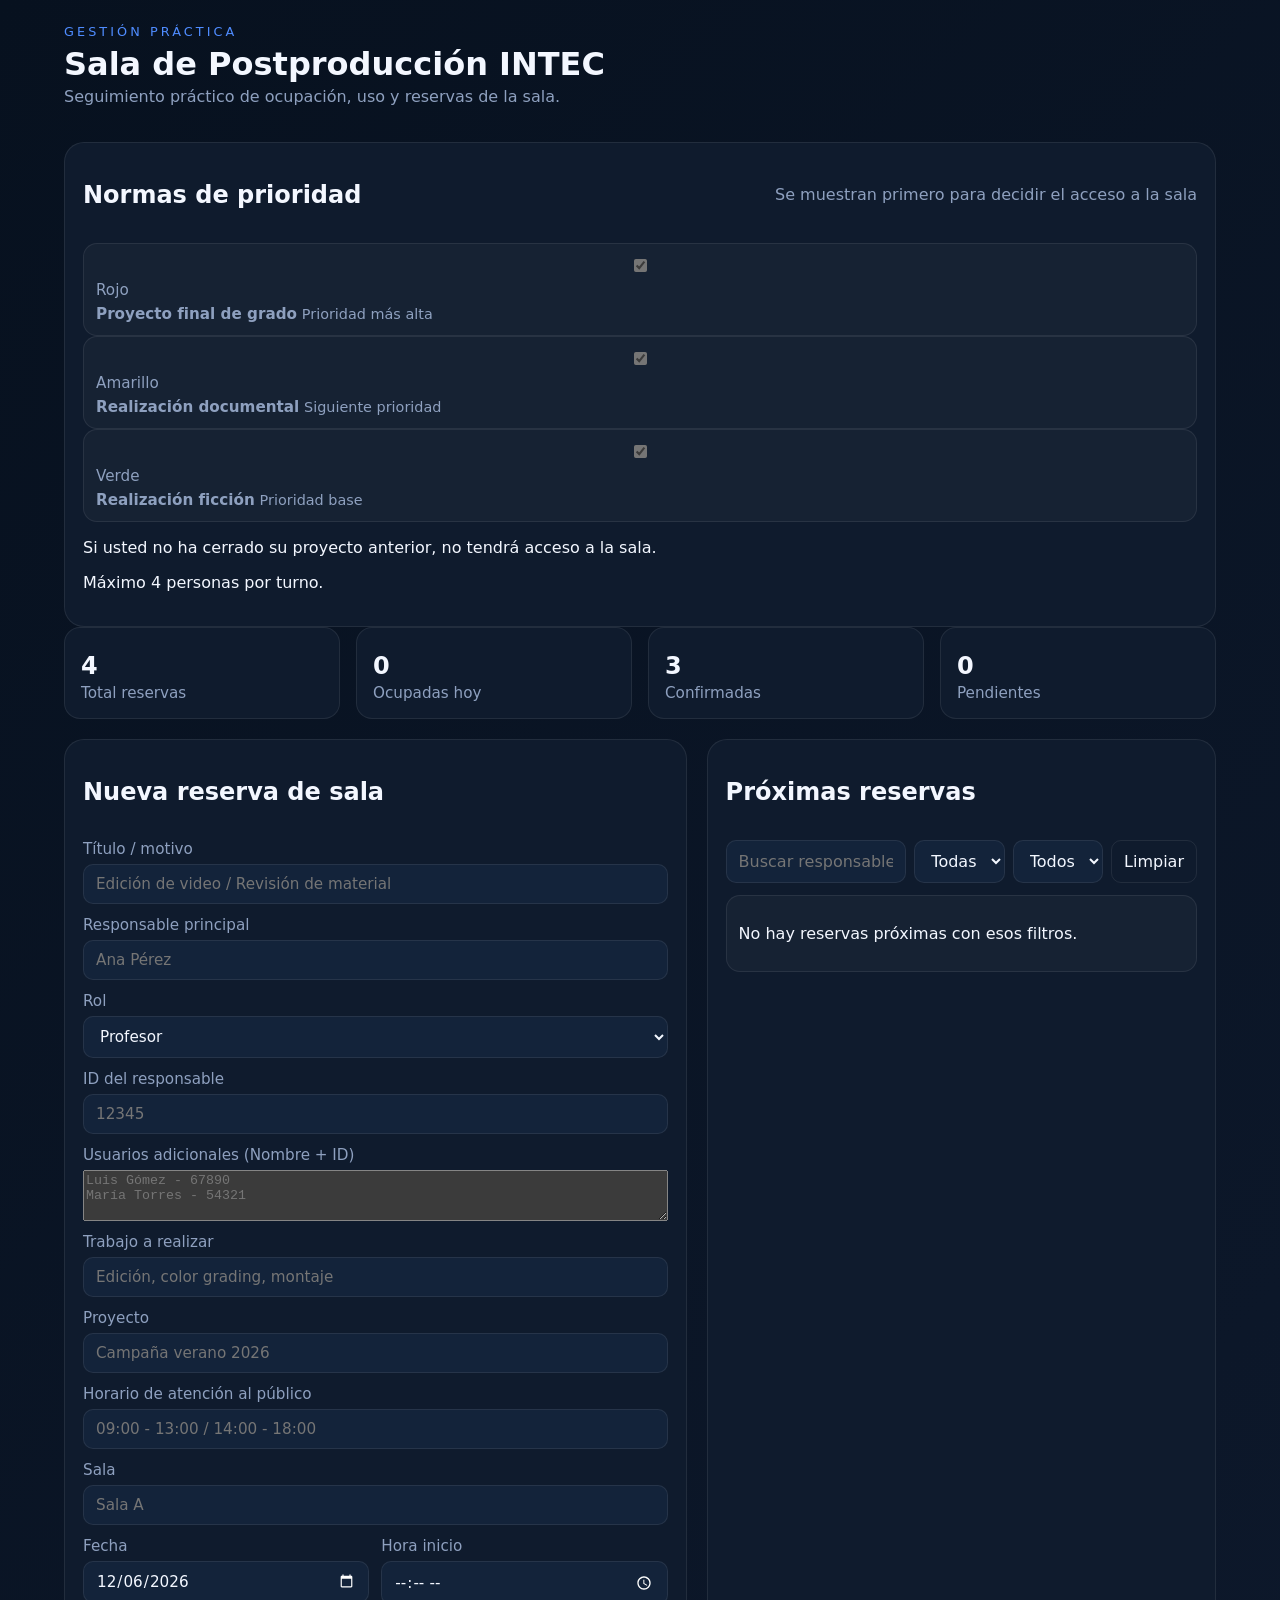
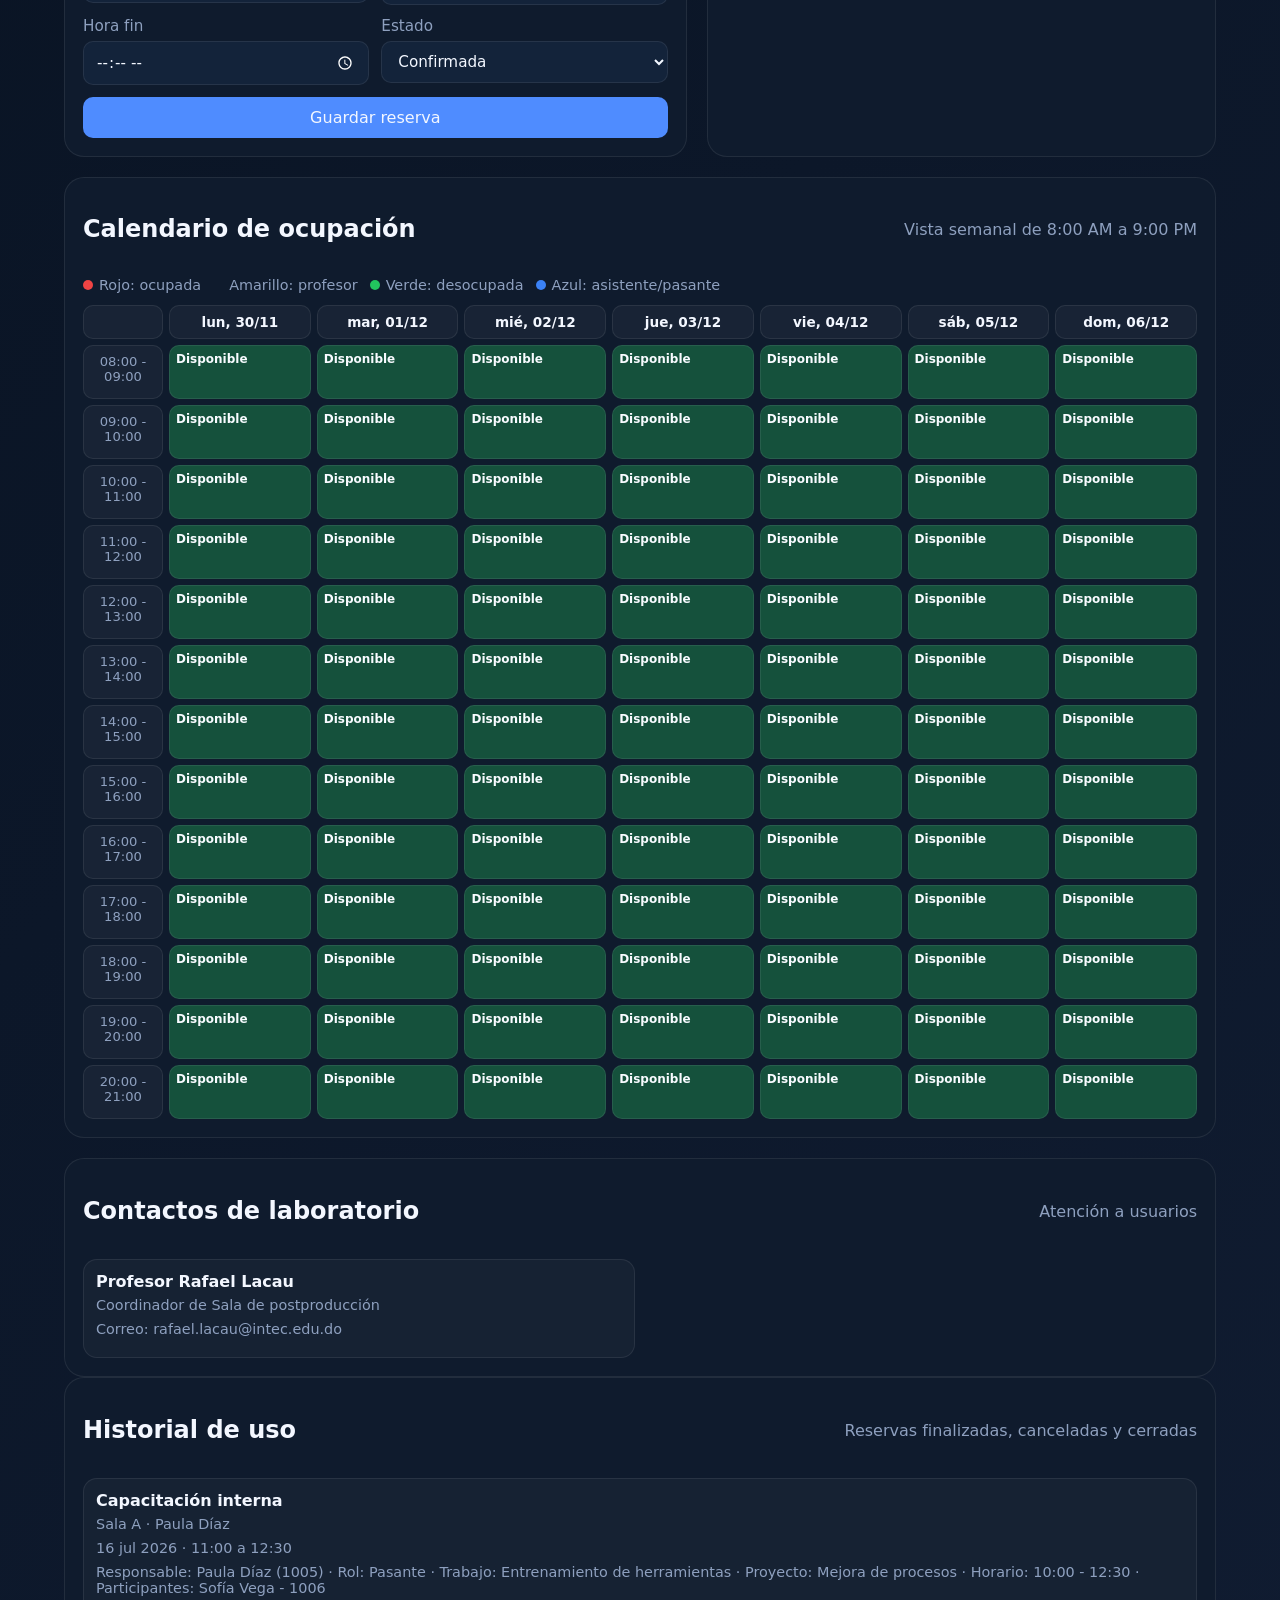
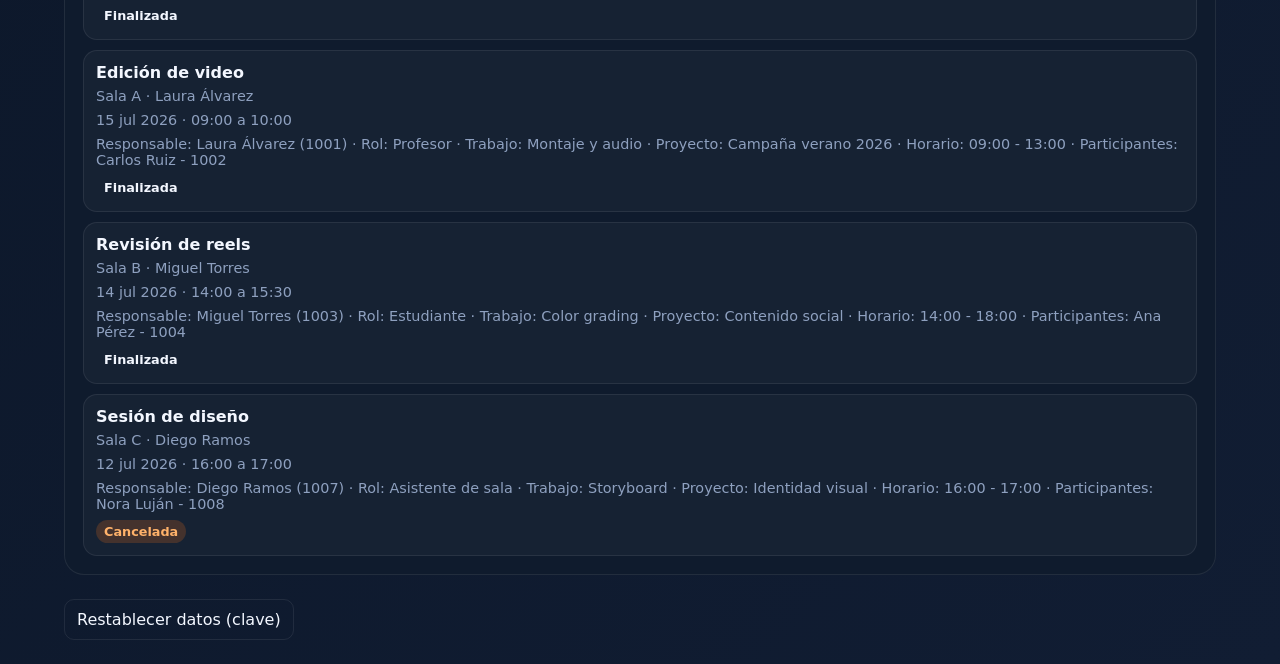
==== local-llm/dashboard-sharepoint.html @ dfe33990 "Move priority rules to top" ====
<!DOCTYPE html>
<html lang="es">
  <head>
    <meta charset="UTF-8" />
    <meta name="viewport" content="width=device-width, initial-scale=1.0" />
    <title>Dashboard de Reservas de Sala</title>
    <style>
:root {
  color-scheme: dark;
  --bg: #07111f;
  --card: #0f1b2d;
  --card-2: #13233a;
  --text: #f3f7ff;
  --muted: #8ea0bf;
  --accent: #4f8cff;
  --accent-2: #22c55e;
  --danger: #f97316;
  --border: rgba(255,255,255,0.08);
}

* { box-sizing: border-box; }
body {
  margin: 0;
  font-family: Inter, system-ui, -apple-system, BlinkMacSystemFont, "Segoe UI", sans-serif;
  background: linear-gradient(135deg, var(--bg), #111d33);
  color: var(--text);
}
.app-shell { max-width: 1200px; margin: 0 auto; padding: 24px; }
.hero {
  display: flex; justify-content: space-between; align-items: center; gap: 16px;
  margin-bottom: 20px;
}
.eyebrow { text-transform: uppercase; letter-spacing: 0.24em; color: var(--accent); font-size: 0.8rem; margin: 0 0 6px; }
h1 { margin: 0; font-size: 2rem; }
.subtitle { color: var(--muted); margin-top: 4px; }
.cards { display: grid; grid-template-columns: repeat(4, minmax(0, 1fr)); gap: 16px; margin-bottom: 20px; }
.metric { background: var(--card); border: 1px solid var(--border); border-radius: 16px; padding: 16px; }
.metric .value { font-size: 1.5rem; font-weight: 700; margin: 8px 0 4px; }
.metric .label { color: var(--muted); font-size: 0.95rem; }
.grid { display: grid; grid-template-columns: 1.1fr 0.9fr; gap: 20px; margin-bottom: 20px; }
.panel { background: var(--card); border: 1px solid var(--border); border-radius: 20px; padding: 18px; }
.panel-header { display: flex; justify-content: space-between; align-items: center; margin-bottom: 14px; }
.panel-header p { margin: 0; color: var(--muted); }
.form { display: flex; flex-direction: column; gap: 12px; }
label { display: flex; flex-direction: column; gap: 6px; color: var(--muted); font-size: 0.95rem; }
input, select, button { font: inherit; padding: 10px 12px; border-radius: 10px; border: 1px solid var(--border); background: var(--card-2); color: var(--text); }
.row { display: grid; grid-template-columns: 1fr 1fr; gap: 12px; }
.primary-btn, .ghost-btn { cursor: pointer; transition: transform 0.15s ease; }
.primary-btn:hover, .ghost-btn:hover { transform: translateY(-1px); }
.primary-btn { background: var(--accent); border-color: transparent; }
.ghost-btn { background: transparent; }
.list, .history-list { display: flex; flex-direction: column; gap: 10px; }
.filters { display: grid; grid-template-columns: 2fr 1fr 1fr auto; gap: 8px; margin-bottom: 12px; }
.filters input, .filters select, .filters button { width: 100%; }
.item { background: rgba(255,255,255,0.03); border: 1px solid var(--border); border-radius: 14px; padding: 12px; }
.item h3 { margin: 0 0 6px; font-size: 1rem; }
.meta { color: var(--muted); font-size: 0.9rem; margin-bottom: 8px; }
.badge { display: inline-block; padding: 4px 8px; border-radius: 999px; font-size: 0.8rem; font-weight: 600; }
.badge.confirmada { background: rgba(34,197,94,0.2); color: #7ef0a6; }
.badge.pendiente { background: rgba(79,140,255,0.2); color: #8ec5ff; }
.badge.cancelada { background: rgba(249,115,22,0.2); color: #ffb26a; }
.history-panel { margin-bottom: 24px; }
.calendar-panel { margin-bottom: 20px; }
.legend { display: flex; flex-wrap: wrap; gap: 12px; margin-bottom: 12px; }
.legend-item { display: inline-flex; align-items: center; gap: 6px; color: var(--muted); font-size: 0.9rem; }
.dot { width: 10px; height: 10px; border-radius: 999px; display: inline-block; }
.dot.occupied { background: #ef4444; }
.dot.free { background: #22c55e; }
.dot.support { background: #3b82f6; }

.calendar {
  display: grid;
  grid-template-columns: 80px repeat(7, minmax(120px, 1fr));
  gap: 6px;
  overflow-x: auto;
}

.week-head,
.hour-label,
.slot {
  border: 1px solid var(--border);
  border-radius: 10px;
}

.week-head {
  background: rgba(255,255,255,0.04);
  padding: 8px;
  font-weight: 700;
  text-align: center;
  font-size: 0.85rem;
}

.hour-label {
  background: rgba(255,255,255,0.04);
  padding: 8px;
  color: var(--muted);
  font-size: 0.82rem;
  text-align: center;
}

.slot {
  min-height: 54px;
  padding: 6px;
  font-size: 0.75rem;
  line-height: 1.2;
  color: #f8fbff;
}

.slot.free { background: rgba(34,197,94,0.32); }
.slot.occupied { background: rgba(239,68,68,0.5); }
.slot.support { background: rgba(59,130,246,0.45); }

.slot-label { display: block; font-weight: 600; }
.slot-note { display: block; opacity: 0.95; margin-top: 2px; }

.contact-list { display: grid; grid-template-columns: repeat(2, minmax(0, 1fr)); gap: 10px; }

@media (max-width: 900px) {
  .cards, .grid { grid-template-columns: 1fr; }
  .filters { grid-template-columns: 1fr; }
  .calendar { grid-template-columns: 64px repeat(7, minmax(110px, 1fr)); }
  .contact-list { grid-template-columns: 1fr; }
}

</style>
  </head>
  <body>
    <div class="app-shell">
      <header class="hero">
        <div>
          <p class="eyebrow">Gestión práctica</p>
          <h1>Sala de Postproducción INTEC</h1>
          <p class="subtitle">Seguimiento práctico de ocupación, uso y reservas de la sala.</p>
        </div>
      </header>

      <section class="panel priority-panel">
        <div class="panel-header">
          <h2>Normas de prioridad</h2>
          <p>Se muestran primero para decidir el acceso a la sala</p>
        </div>
        <div class="priority-list">
          <label class="item priority-item" data-tone="high">
            <input class="priority-check" type="checkbox" checked disabled />
            <span class="priority-chip">Rojo</span>
            <span>
              <strong>Proyecto final de grado</strong>
              <span class="meta priority-meta">Prioridad más alta</span>
            </span>
          </label>
          <label class="item priority-item" data-tone="medium">
            <input class="priority-check" type="checkbox" checked disabled />
            <span class="priority-chip">Amarillo</span>
            <span>
              <strong>Realización documental</strong>
              <span class="meta priority-meta">Siguiente prioridad</span>
            </span>
          </label>
          <label class="item priority-item" data-tone="low">
            <input class="priority-check" type="checkbox" checked disabled />
            <span class="priority-chip">Verde</span>
            <span>
              <strong>Realización ficción</strong>
              <span class="meta priority-meta">Prioridad base</span>
            </span>
          </label>
        </div>
        <p class="priority-note">Si usted no ha cerrado su proyecto anterior, no tendrá acceso a la sala.</p>
        <p class="priority-note">Máximo 4 personas por turno.</p>
      </section>

      <section class="cards" id="metrics"></section>

      <section class="grid">
        <div class="panel">
          <div class="panel-header">
            <h2>Nueva reserva de sala</h2>
          </div>
          <form id="reservationForm" class="form">
            <label>
              <span>Título / motivo</span>
              <input type="text" name="title" placeholder="Edición de video / Revisión de material" required />
            </label>
            <label>
              <span>Responsable principal</span>
              <input type="text" name="owner" placeholder="Ana Pérez" required />
            </label>
            <label>
              <span>Rol</span>
              <select name="role">
                <option value="Profesor">Profesor</option>
                <option value="Estudiante">Estudiante</option>
                <option value="Pasante">Pasante</option>
                <option value="Asistente de sala">Asistente de sala</option>
              </select>
            </label>
            <label>
              <span>ID del responsable</span>
              <input type="text" name="ownerId" placeholder="12345" required />
            </label>
            <label>
              <span>Usuarios adicionales (Nombre + ID)</span>
              <textarea name="participants" rows="3" placeholder="Luis Gómez - 67890&#10;María Torres - 54321"></textarea>
            </label>
            <label>
              <span>Trabajo a realizar</span>
              <input type="text" name="work" placeholder="Edición, color grading, montaje" required />
            </label>
            <label>
              <span>Proyecto</span>
              <input type="text" name="project" placeholder="Campaña verano 2026" required />
            </label>
            <label>
              <span>Horario de atención al público</span>
              <input type="text" name="schedule" placeholder="09:00 - 13:00 / 14:00 - 18:00" />
            </label>
            <label>
              <span>Sala</span>
              <input type="text" name="room" placeholder="Sala A" required />
            </label>
            <div class="row">
              <label>
                <span>Fecha</span>
                <input type="date" name="date" required />
              </label>
              <label>
                <span>Hora inicio</span>
                <input type="time" name="startTime" required />
              </label>
            </div>
            <div class="row">
              <label>
                <span>Hora fin</span>
                <input type="time" name="endTime" required />
              </label>
              <label>
                <span>Estado</span>
                <select name="status">
                  <option value="Confirmada">Confirmada</option>
                  <option value="Pendiente">Pendiente</option>
                  <option value="Cancelada">Cancelada</option>
                </select>
              </label>
            </div>
            <button type="submit" class="primary-btn">Guardar reserva</button>
          </form>
        </div>

        <div class="panel">
          <div class="panel-header">
            <h2>Próximas reservas</h2>
          </div>
          <div class="filters">
            <input id="filterSearch" type="text" placeholder="Buscar responsable, proyecto o trabajo" />
            <select id="filterRoom">
              <option value="">Todas las salas</option>
            </select>
            <select id="filterStatus">
              <option value="">Todos los estados</option>
              <option value="Confirmada">Confirmada</option>
              <option value="Pendiente">Pendiente</option>
              <option value="Finalizada">Finalizada</option>
              <option value="Cancelada">Cancelada</option>
            </select>
            <button id="clearFiltersBtn" class="ghost-btn" type="button">Limpiar</button>
          </div>
          <div id="upcomingList" class="list"></div>
        </div>
      </section>

      <section class="panel calendar-panel">
        <div class="panel-header">
          <h2>Calendario de ocupación</h2>
          <p>Vista semanal de 8:00 AM a 9:00 PM</p>
        </div>
        <div class="legend" aria-label="Semáforo de ocupación">
          <span class="legend-item"><i class="dot occupied"></i>Rojo: ocupada</span>
          <span class="legend-item"><i class="dot professor"></i>Amarillo: profesor</span>
          <span class="legend-item"><i class="dot free"></i>Verde: desocupada</span>
          <span class="legend-item"><i class="dot support"></i>Azul: asistente/pasante</span>
        </div>
        <div id="calendar" class="calendar"></div>
      </section>
      <section class="panel">
        <div class="panel-header">
          <h2>Contactos de laboratorio</h2>
          <p>Atención a usuarios</p>
        </div>
        <div class="contact-list">
          <article class="item">
            <h3>Profesor Rafael Lacau</h3>
            <div class="meta">Coordinador de Sala de postproducción</div>
            <div class="meta">Correo: rafael.lacau@intec.edu.do</div>
          </article>
        </div>
      </section>

      <section class="panel history-panel">
        <div class="panel-header">
          <h2>Historial de uso</h2>
          <p>Reservas finalizadas, canceladas y cerradas</p>
        </div>
        <div id="historyList" class="history-list"></div>
      </section>

      <div class="footer-actions">
        <button id="resetBtn" class="ghost-btn" title="Requiere clave">Restablecer datos (clave)</button>
      </div>

    </div>

    <script>
const STORAGE_KEY = 'sala-dashboard-reservations-v1';
const RESET_PASSWORD = 'intec2026';
const WORK_START_HOUR = 8;
const WORK_END_HOUR = 21;
const NON_BLOCKING_ROLES = new Set(['Asistente de sala', 'Pasante']);
let memoryStoreRaw = null;

const defaultReservations = [
  {
    id: crypto.randomUUID(),
    title: 'Edición de video',
    owner: 'Laura Álvarez',
    role: 'Profesor',
    ownerId: '1001',
    participants: 'Carlos Ruiz - 1002',
    work: 'Montaje y audio',
    project: 'Campaña verano 2026',
    schedule: '09:00 - 13:00',
    room: 'Sala A',
    date: '2026-07-15',
    startTime: '09:00',
    endTime: '10:00',
    status: 'Confirmada'
  },
  {
    id: crypto.randomUUID(),
    title: 'Revisión de reels',
    owner: 'Miguel Torres',
    role: 'Estudiante',
    ownerId: '1003',
    participants: 'Ana Pérez - 1004',
    work: 'Color grading',
    project: 'Contenido social',
    schedule: '14:00 - 18:00',
    room: 'Sala B',
    date: '2026-07-14',
    startTime: '14:00',
    endTime: '15:30',
    status: 'Finalizada'
  },
  {
    id: crypto.randomUUID(),
    title: 'Capacitación interna',
    owner: 'Paula Díaz',
    role: 'Pasante',
    ownerId: '1005',
    participants: 'Sofía Vega - 1006',
    work: 'Entrenamiento de herramientas',
    project: 'Mejora de procesos',
    schedule: '10:00 - 12:30',
    room: 'Sala A',
    date: '2026-07-16',
    startTime: '11:00',
    endTime: '12:30',
    status: 'Pendiente'
  },
  {
    id: crypto.randomUUID(),
    title: 'Sesión de diseño',
    owner: 'Diego Ramos',
    role: 'Asistente de sala',
    ownerId: '1007',
    participants: 'Nora Luján - 1008',
    work: 'Storyboard',
    project: 'Identidad visual',
    schedule: '16:00 - 17:00',
    room: 'Sala C',
    date: '2026-07-12',
    startTime: '16:00',
    endTime: '17:00',
    status: 'Cancelada'
  }
];

let reservations = loadReservations();
const filterState = { search: '', room: '', status: '' };

function getDefaultReservations() {
  return defaultReservations.map((item) => ({ ...item }));
}

function toMinutes(value) {
  const [hours, minutes] = value.split(':').map(Number);
  return (hours * 60) + minutes;
}

function isNonBlockingRole(role) {
  return NON_BLOCKING_ROLES.has(role);
}

function isActiveReservation(item) {
  const normalized = normalizeStatus(item);
  return normalized !== 'Cancelada' && normalized !== 'Finalizada';
}

function overlaps(startA, endA, startB, endB) {
  return Math.max(startA, startB) < Math.min(endA, endB);
}

function loadReservations() {
  let raw = null;
  try {
    raw = window.localStorage.getItem(STORAGE_KEY);
  } catch {
    raw = memoryStoreRaw;
  }
  if (!raw) return getDefaultReservations();
  try {
    return JSON.parse(raw);
  } catch {
    return getDefaultReservations();
  }
}

function saveReservations() {
  const serialized = JSON.stringify(reservations);
  memoryStoreRaw = serialized;
  try {
    window.localStorage.setItem(STORAGE_KEY, serialized);
  } catch {
    // SharePoint sandbox puede bloquear localStorage (SecurityError).
  }
}

function formatDate(dateStr) {
  const date = new Date(`${dateStr}T00:00:00`);
  return date.toLocaleDateString('es-ES', { day: '2-digit', month: 'short', year: 'numeric' });
}

function formatRange(item) {
  return `${formatDate(item.date)} · ${item.startTime} a ${item.endTime}`;
}

function formatDetails(item) {
  const parts = [];
  if (item.owner) parts.push(`Responsable: ${item.owner} (${item.ownerId || 'sin ID'})`);
  if (item.role) parts.push(`Rol: ${item.role}`);
  if (item.work) parts.push(`Trabajo: ${item.work}`);
  if (item.project) parts.push(`Proyecto: ${item.project}`);
  if (item.schedule) parts.push(`Horario: ${item.schedule}`);
  if (item.participants) parts.push(`Participantes: ${item.participants}`);
  return parts.join(' · ');
}

function normalizeStatus(item) {
  const now = new Date();
  const eventDate = new Date(`${item.date}T${item.endTime}`);
  if (item.status === 'Cancelada') return 'Cancelada';
  if (eventDate < now) return 'Finalizada';
  return item.status;
}

function getFilteredReservations({ statuses } = {}) {
  const normalized = reservations.map((item) => ({ ...item, status: normalizeStatus(item) }));
  const searchText = filterState.search.trim().toLowerCase();

  return normalized.filter((item) => {
    const hayTexto = !searchText || [item.title, item.owner, item.role, item.project, item.work, item.participants, item.room].join(' ').toLowerCase().includes(searchText);
    const haySala = !filterState.room || item.room === filterState.room;
    const hayEstado = !filterState.status || item.status === filterState.status;
    const hayStatus = !statuses || statuses.includes(item.status);
    return hayTexto && haySala && hayEstado && hayStatus;
  });
}

function getMetrics() {
  const normalized = reservations.map((item) => ({ ...item, status: normalizeStatus(item) }));
  const today = new Date().toISOString().slice(0, 10);
  const total = normalized.length;
  const todayCount = normalized.filter((item) => item.date === today && isActiveReservation(item) && !isNonBlockingRole(item.role)).length;
  const confirmed = normalized.filter((item) => item.status === 'Confirmada' || item.status === 'Finalizada').length;
  const pending = normalized.filter((item) => item.status === 'Pendiente').length;
  return { total, todayCount, confirmed, pending };
}

function renderMetrics() {
  const metrics = getMetrics();
  const container = document.getElementById('metrics');
  container.innerHTML = [
    { label: 'Total reservas', value: metrics.total },
    { label: 'Ocupadas hoy', value: metrics.todayCount },
    { label: 'Confirmadas', value: metrics.confirmed },
    { label: 'Pendientes', value: metrics.pending }
  ].map((metric) => `
    <article class="metric">
      <div class="value">${metric.value}</div>
      <div class="label">${metric.label}</div>
    </article>
  `).join('');
}

function renderUpcoming() {
  const list = document.getElementById('upcomingList');
  const normalized = getFilteredReservations({ statuses: ['Confirmada', 'Pendiente'] }).sort((a, b) => a.date.localeCompare(b.date));

  if (!normalized.length) {
    list.innerHTML = '<div class="item"><p>No hay reservas próximas con esos filtros.</p></div>';
    return;
  }

  list.innerHTML = normalized.map((item) => `
    <article class="item">
      <h3>${item.title}</h3>
      <div class="meta">${item.room} · ${item.owner}</div>
      <div class="meta">${formatRange(item)}</div>
      <div class="meta">${formatDetails(item)}</div>
      <span class="badge ${item.status.toLowerCase()}">${item.status}</span>
    </article>
  `).join('');
}

function renderHistory() {
  const list = document.getElementById('historyList');
  const normalized = getFilteredReservations({ statuses: ['Finalizada', 'Cancelada'] }).sort((a, b) => b.date.localeCompare(a.date));

  if (!normalized.length) {
    list.innerHTML = '<div class="item"><p>No hay historial con esos filtros.</p></div>';
    return;
  }

  list.innerHTML = normalized.map((item) => `
    <article class="item">
      <h3>${item.title}</h3>
      <div class="meta">${item.room} · ${item.owner}</div>
      <div class="meta">${formatRange(item)}</div>
      <div class="meta">${formatDetails(item)}</div>
      <span class="badge ${item.status.toLowerCase()}">${item.status}</span>
    </article>
  `).join('');
}

function renderFilters() {
  const roomSelect = document.getElementById('filterRoom');
  const rooms = [...new Set(reservations.map((item) => item.room).filter(Boolean))].sort();
  const currentValue = roomSelect.value;
  roomSelect.innerHTML = '<option value="">Todas las salas</option>' + rooms.map((room) => `<option value="${room}">${room}</option>`).join('');
  roomSelect.value = currentValue || filterState.room;
}

function render() {
  renderMetrics();
  renderFilters();
  renderUpcoming();
  renderHistory();
  renderCalendar();
}

function renderCalendar() {
  const calendar = document.getElementById('calendar');
  const today = new Date();
  const startOfWeek = new Date(today);
  const mondayDelta = (today.getDay() + 6) % 7;
  startOfWeek.setDate(today.getDate() - mondayDelta);

  const days = Array.from({ length: 7 }, (_, index) => {
    const date = new Date(startOfWeek);
    date.setDate(startOfWeek.getDate() + index);
    return date;
  });

  const dayHeaders = days.map((date) => {
    const label = date.toLocaleDateString('es-ES', { weekday: 'short', day: '2-digit', month: '2-digit' });
    return `<div class="week-head">${label}</div>`;
  }).join('');

  const filtered = getFilteredReservations();
  const rows = [];

  for (let hour = WORK_START_HOUR; hour < WORK_END_HOUR; hour += 1) {
    const hourLabel = `${String(hour).padStart(2, '0')}:00 - ${String(hour + 1).padStart(2, '0')}:00`;
    rows.push(`<div class="hour-label">${hourLabel}</div>`);

    for (const day of days) {
      const dateKey = day.toISOString().slice(0, 10);
      const slotStart = hour * 60;
      const slotEnd = (hour + 1) * 60;

      const slotItems = filtered.filter((item) => {
        if (item.date !== dateKey || !isActiveReservation(item)) return false;
        return overlaps(slotStart, slotEnd, toMinutes(item.startTime), toMinutes(item.endTime));
      });

      const occupiedItems = slotItems.filter((item) => !isNonBlockingRole(item.role));
      const supportItems = slotItems.filter((item) => isNonBlockingRole(item.role));

      let state = 'free';
      let label = 'Disponible';
      let note = '';

      if (occupiedItems.length) {
        state = 'occupied';
        label = 'Ocupada';
        const first = occupiedItems[0];
        note = `${first.startTime}-${first.endTime} · ${first.owner}`;
      } else if (supportItems.length) {
        state = 'support';
        label = 'Soporte';
        const first = supportItems[0];
        note = `${first.startTime}-${first.endTime} · ${first.role}`;
      }

      rows.push(`
        <div class="slot ${state}" title="${label}${note ? ` - ${note}` : ''}">
          <span class="slot-label">${label}</span>
          ${note ? `<span class="slot-note">${note}</span>` : ''}
        </div>
      `);
    }
  }

  calendar.innerHTML = [`<div class="week-head"></div>`, dayHeaders, ...rows].join('');
}

function resetData() {
  const password = window.prompt('Ingresa la clave para restablecer los datos:');
  if (password !== RESET_PASSWORD) {
    window.alert('Clave incorrecta. No se restablecieron los datos.');
    return;
  }
  reservations = getDefaultReservations();
  saveReservations();
  render();
  window.alert('Datos restablecidos correctamente.');
}

function hasConflict(newItem) {
  if (isNonBlockingRole(newItem.role)) return false;

  const newStart = toMinutes(newItem.startTime);
  const newEnd = toMinutes(newItem.endTime);

  return reservations.some((item) => {
    if (!isActiveReservation(item)) return false;
    if (isNonBlockingRole(item.role)) return false;
    if (item.room !== newItem.room || item.date !== newItem.date) return false;

    const currentStart = toMinutes(item.startTime);
    const currentEnd = toMinutes(item.endTime);
    return overlaps(newStart, newEnd, currentStart, currentEnd);
  });
}

function bindFilters() {
  const searchInput = document.getElementById('filterSearch');
  const roomSelect = document.getElementById('filterRoom');
  const statusSelect = document.getElementById('filterStatus');
  const clearBtn = document.getElementById('clearFiltersBtn');

  searchInput.addEventListener('input', (event) => {
    filterState.search = event.target.value;
    render();
  });

  roomSelect.addEventListener('change', (event) => {
    filterState.room = event.target.value;
    render();
  });

  statusSelect.addEventListener('change', (event) => {
    filterState.status = event.target.value;
    render();
  });

  clearBtn.addEventListener('click', () => {
    filterState.search = '';
    filterState.room = '';
    filterState.status = '';
    searchInput.value = '';
    roomSelect.value = '';
    statusSelect.value = '';
    render();
  });
}

function initFormDefaults() {
  const dateInput = document.querySelector('input[name="date"]');
  if (dateInput && !dateInput.value) {
    dateInput.value = new Date().toISOString().slice(0, 10);
  }
}

document.getElementById('reservationForm').addEventListener('submit', (event) => {
  event.preventDefault();
  const formData = new FormData(event.currentTarget);
  const newReservation = {
    id: crypto.randomUUID(),
    title: formData.get('title').toString().trim(),
    owner: formData.get('owner').toString().trim(),
    role: formData.get('role').toString().trim(),
    ownerId: formData.get('ownerId').toString().trim(),
    participants: formData.get('participants').toString().trim(),
    work: formData.get('work').toString().trim(),
    project: formData.get('project').toString().trim(),
    schedule: formData.get('schedule').toString().trim(),
    room: formData.get('room').toString().trim(),
    date: formData.get('date').toString(),
    startTime: formData.get('startTime').toString(),
    endTime: formData.get('endTime').toString(),
    status: formData.get('status').toString()
  };

  const start = toMinutes(newReservation.startTime);
  const end = toMinutes(newReservation.endTime);
  const dayStart = WORK_START_HOUR * 60;
  const dayEnd = WORK_END_HOUR * 60;

  if (start >= end) {
    window.alert('La hora de fin debe ser mayor que la hora de inicio.');
    return;
  }

  if (start < dayStart || end > dayEnd) {
    window.alert('El horario permitido es de 8:00 AM a 9:00 PM.');
    return;
  }

  if (hasConflict(newReservation)) {
    window.alert('Ese horario ya está reservado en esa sala. Elige otro bloque de tiempo.');
    return;
  }

  reservations.push(newReservation);
  saveReservations();
  event.currentTarget.reset();
  initFormDefaults();
  render();
});

document.getElementById('resetBtn').addEventListener('click', resetData);
bindFilters();
initFormDefaults();
render();
saveReservations();

</script>
  </body>
</html>
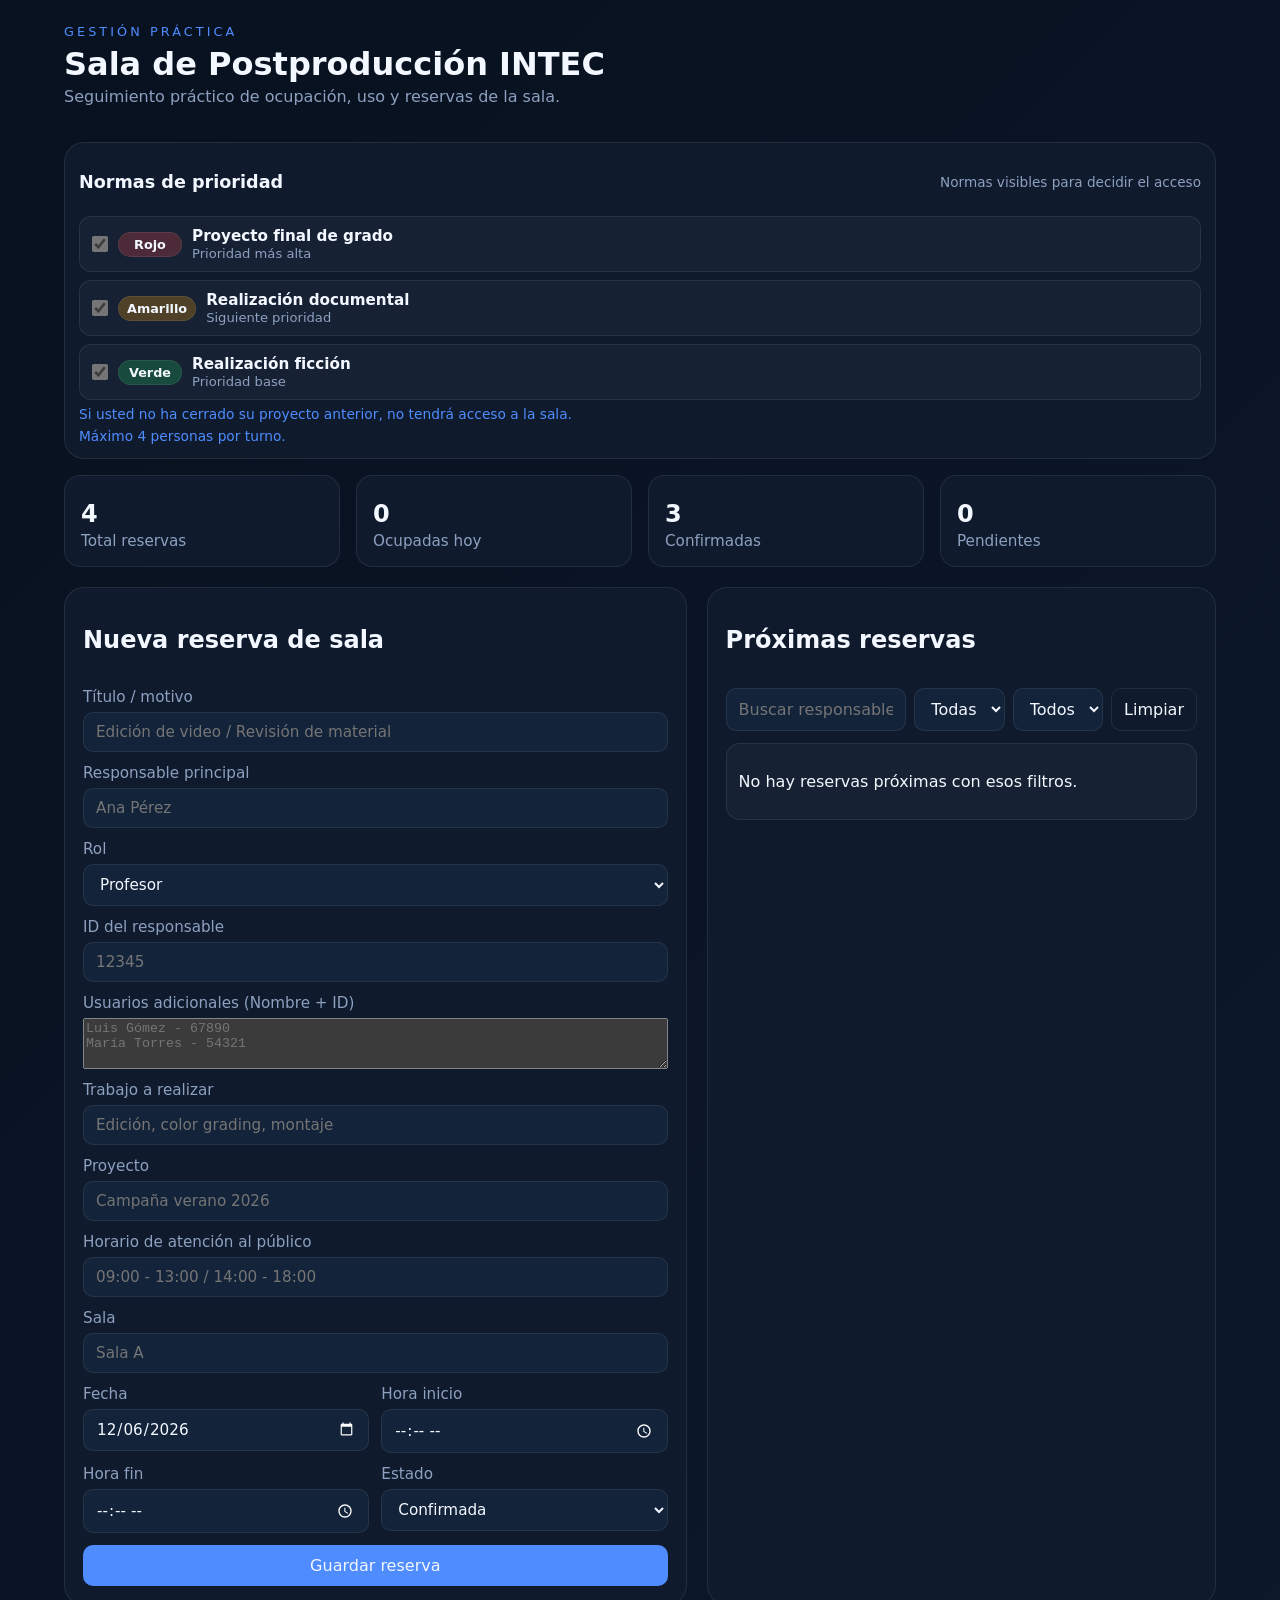
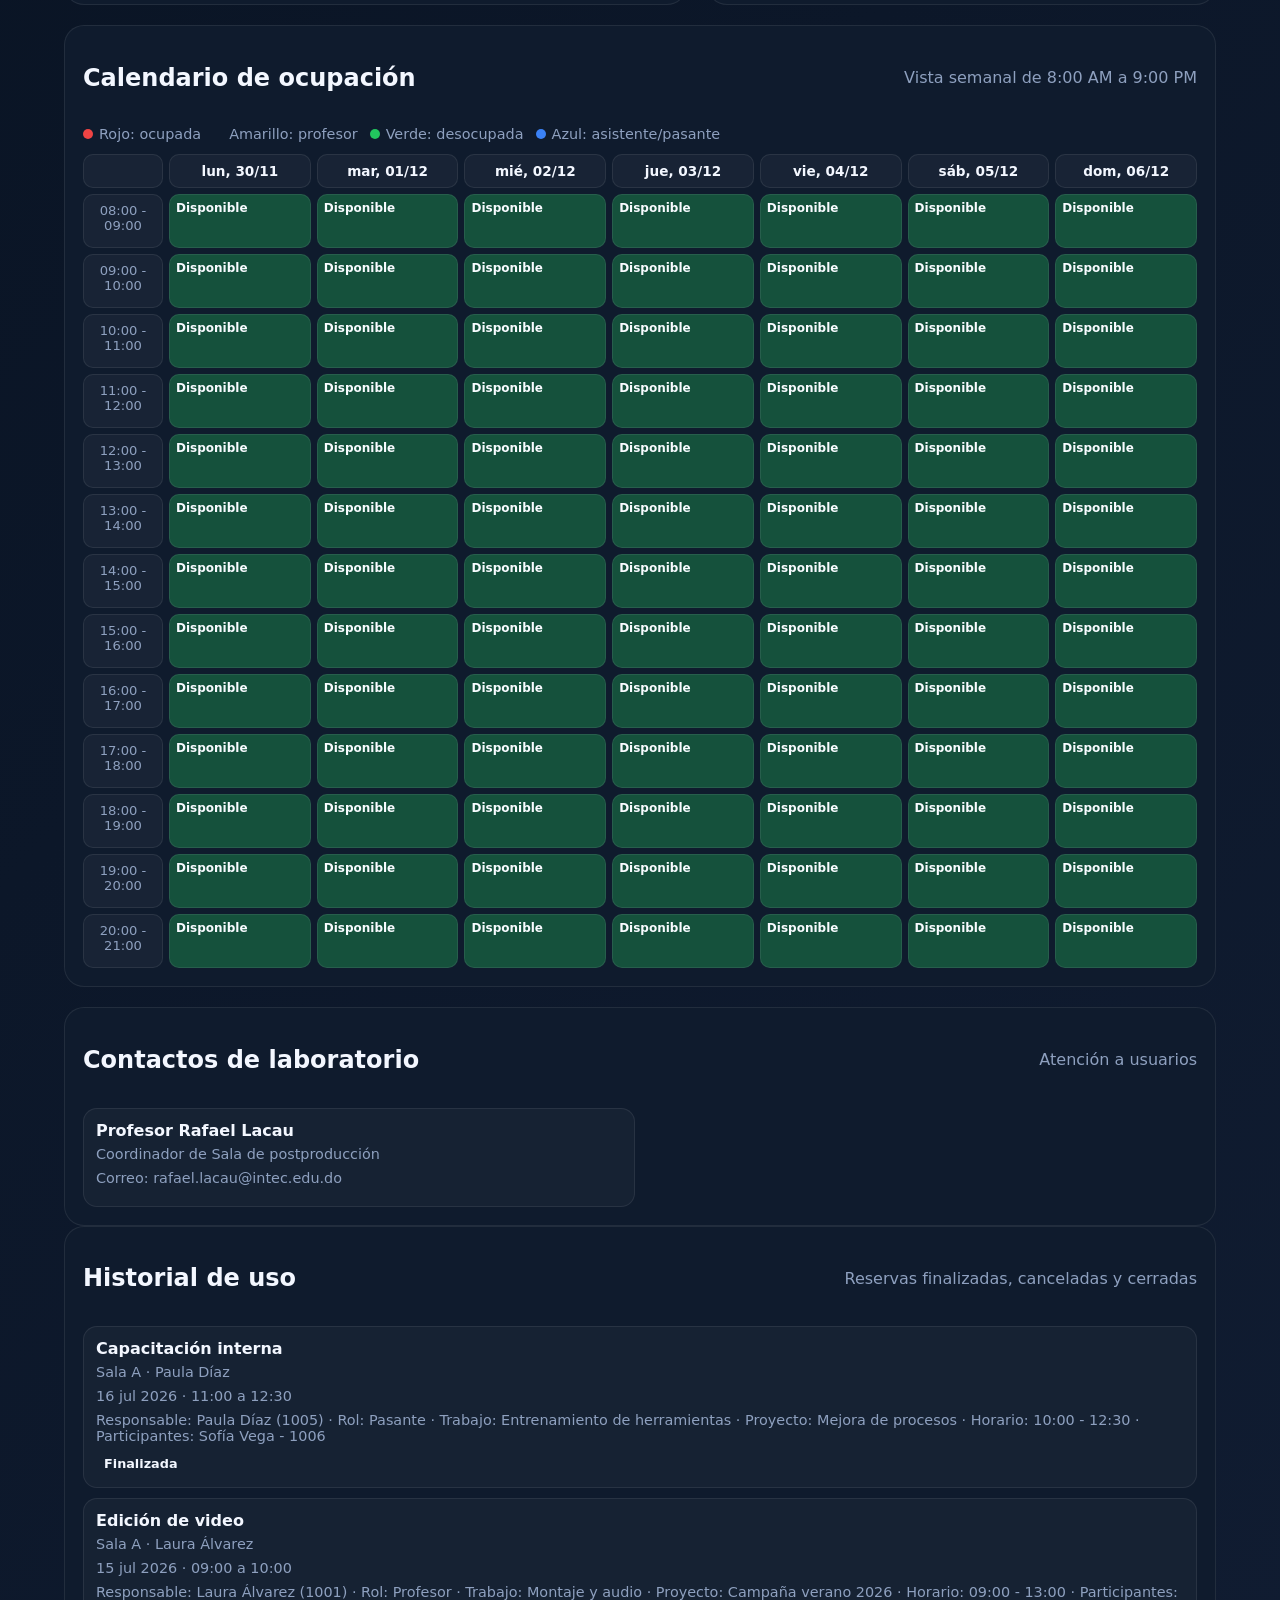
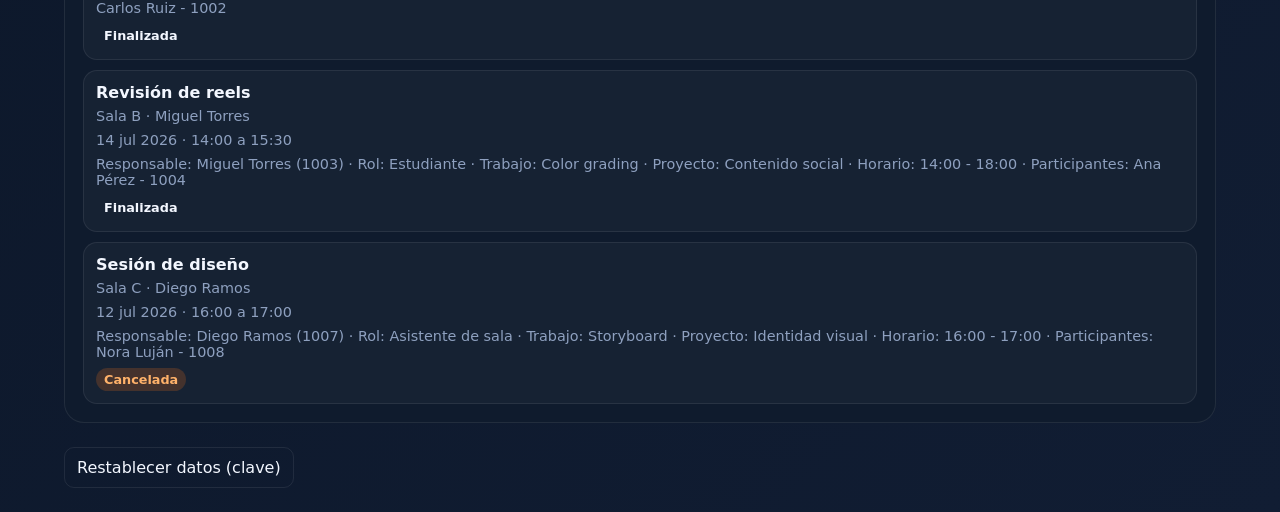
==== commit 1fd75ec1: "Compact priority section" ====
--- a/local-llm/dashboard-sharepoint.html
+++ b/local-llm/dashboard-sharepoint.html
@@ -61,6 +61,36 @@
 .badge.cancelada { background: rgba(249,115,22,0.2); color: #ffb26a; }
 .history-panel { margin-bottom: 24px; }
 .calendar-panel { margin-bottom: 20px; }
+.priority-panel { margin-bottom: 16px; padding: 14px; }
+.priority-panel .panel-header { margin-bottom: 10px; }
+.priority-panel .panel-header h2 { font-size: 1.1rem; }
+.priority-panel .panel-header p { font-size: 0.85rem; }
+.priority-list { display: flex; flex-direction: column; gap: 8px; }
+.priority-item { display: grid; grid-template-columns: auto auto 1fr; align-items: center; gap: 10px; padding: 10px 12px; border-radius: 12px; }
+.priority-item strong { display: block; color: var(--text); margin-bottom: 1px; font-size: 0.95rem; }
+.priority-check {
+  width: 16px;
+  height: 16px;
+  margin: 0;
+  accent-color: var(--accent);
+}
+.priority-chip {
+  display: inline-flex;
+  align-items: center;
+  justify-content: center;
+  min-width: 64px;
+  padding: 4px 8px;
+  border-radius: 999px;
+  font-size: 0.8rem;
+  font-weight: 700;
+  color: var(--text);
+  border: 1px solid var(--border);
+}
+.priority-item[data-tone="high"] .priority-chip { background: rgba(239,68,68,0.25); }
+.priority-item[data-tone="medium"] .priority-chip { background: rgba(245,158,11,0.25); }
+.priority-item[data-tone="low"] .priority-chip { background: rgba(34,197,94,0.25); }
+.priority-meta { display: block; margin-top: 1px; margin-bottom: 0; font-size: 0.82rem; }
+.priority-note { margin: 6px 0 0; color: var(--accent); font-size: 0.86rem; }
 .legend { display: flex; flex-wrap: wrap; gap: 12px; margin-bottom: 12px; }
 .legend-item { display: inline-flex; align-items: center; gap: 6px; color: var(--muted); font-size: 0.9rem; }
 .dot { width: 10px; height: 10px; border-radius: 999px; display: inline-block; }
@@ -137,7 +167,7 @@
       <section class="panel priority-panel">
         <div class="panel-header">
           <h2>Normas de prioridad</h2>
-          <p>Se muestran primero para decidir el acceso a la sala</p>
+          <p>Normas visibles para decidir el acceso</p>
         </div>
         <div class="priority-list">
           <label class="item priority-item" data-tone="high">
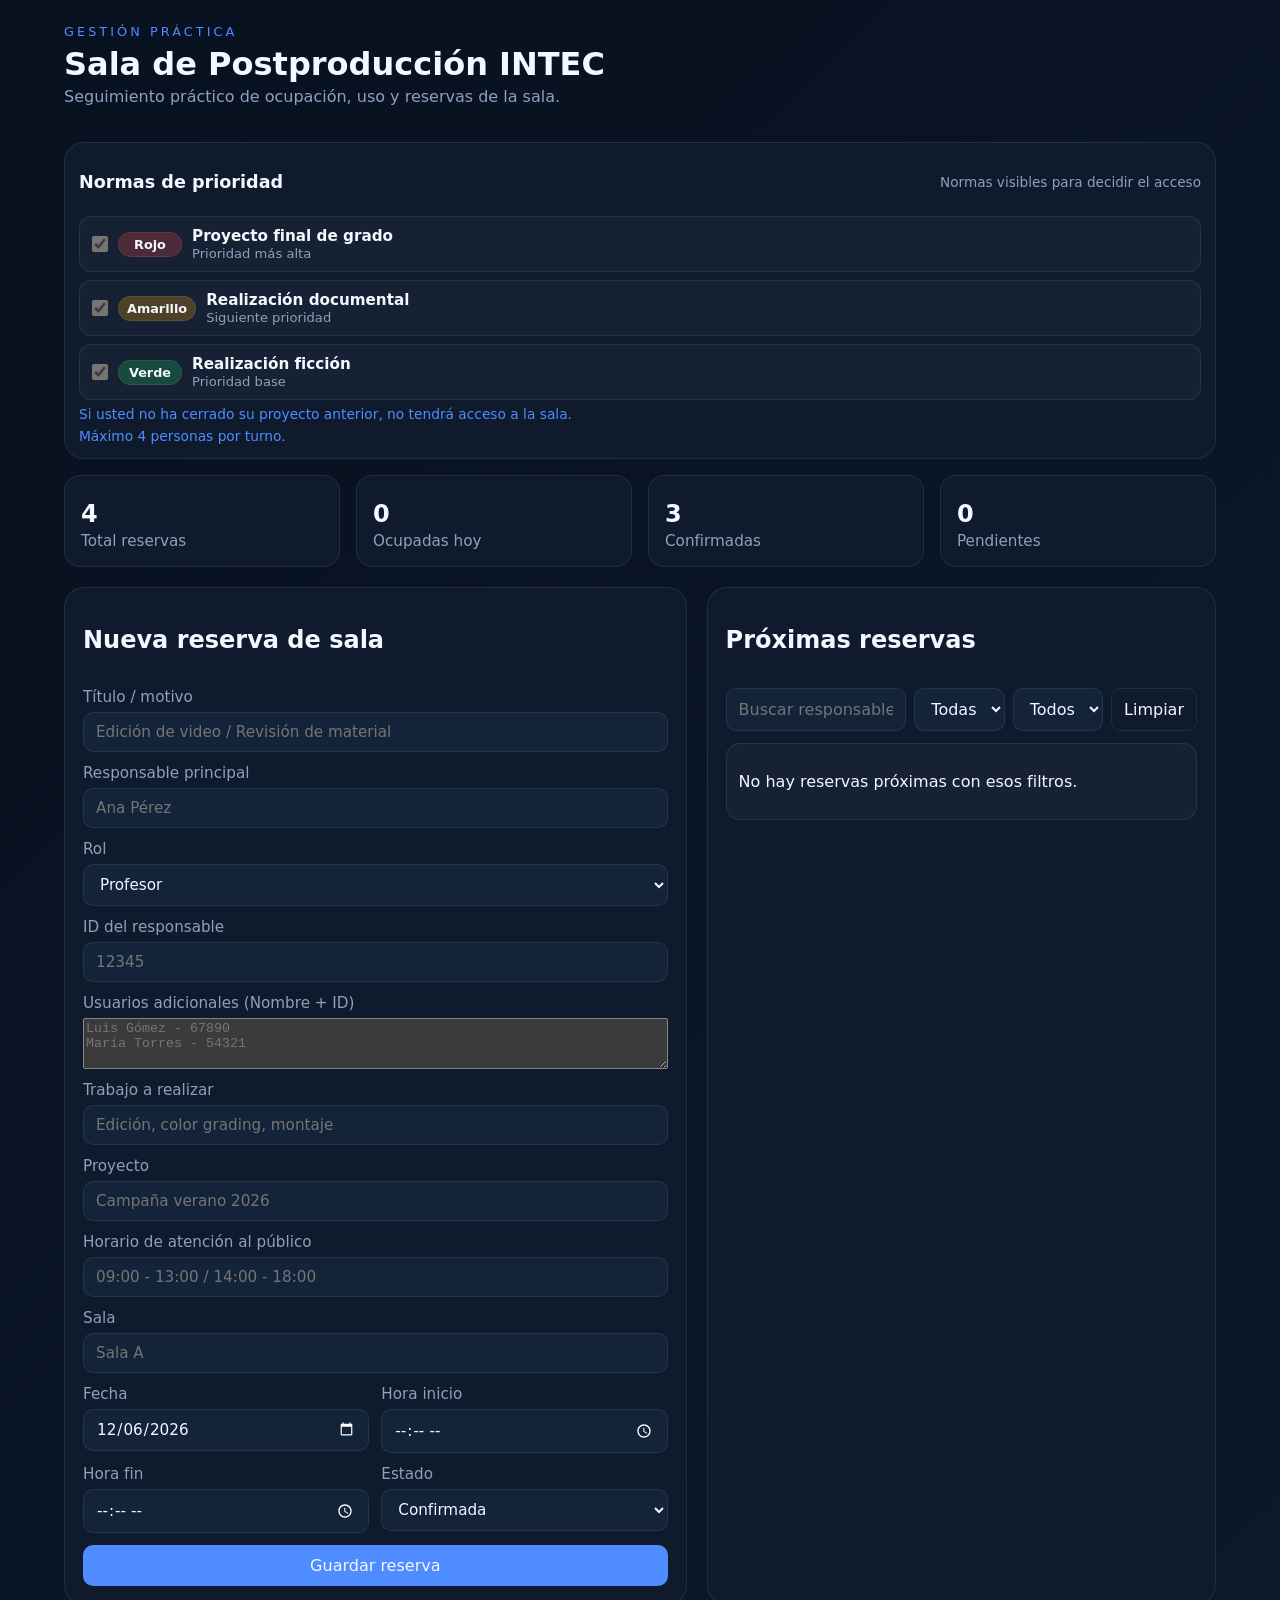
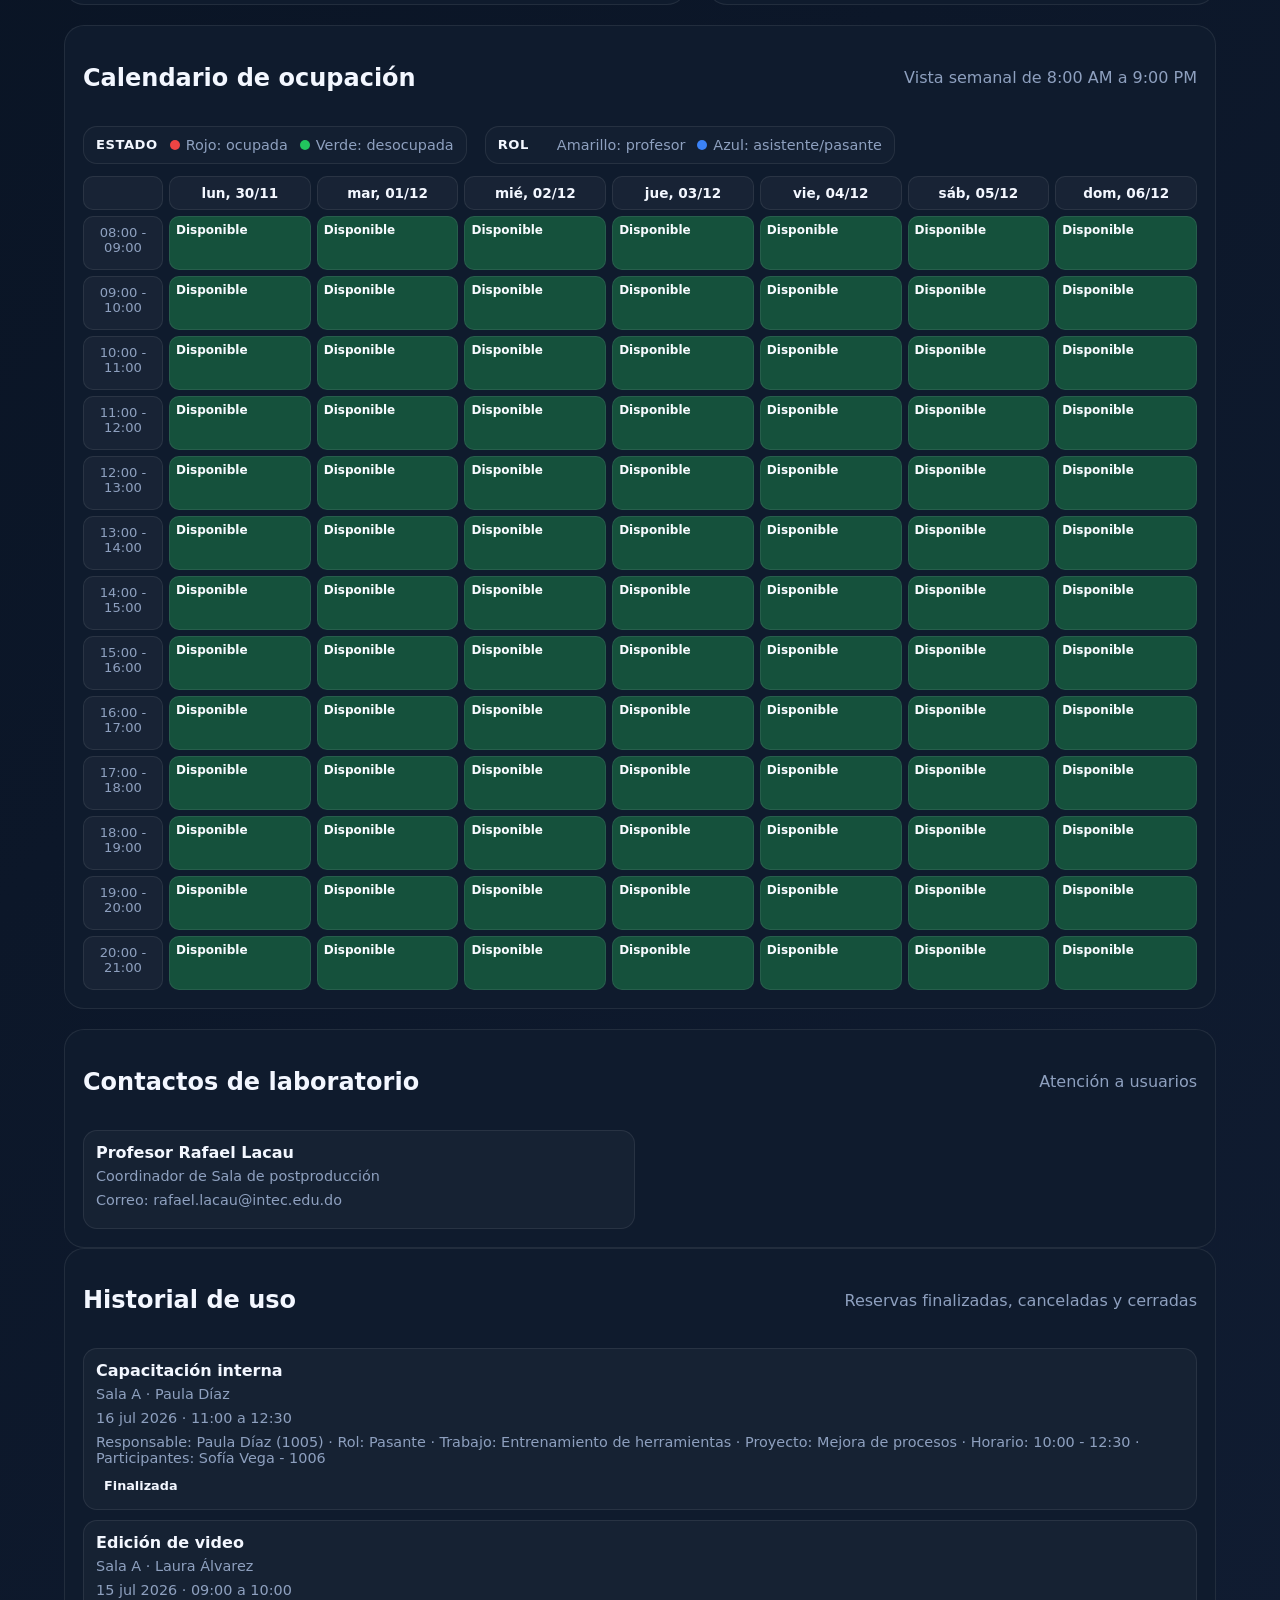
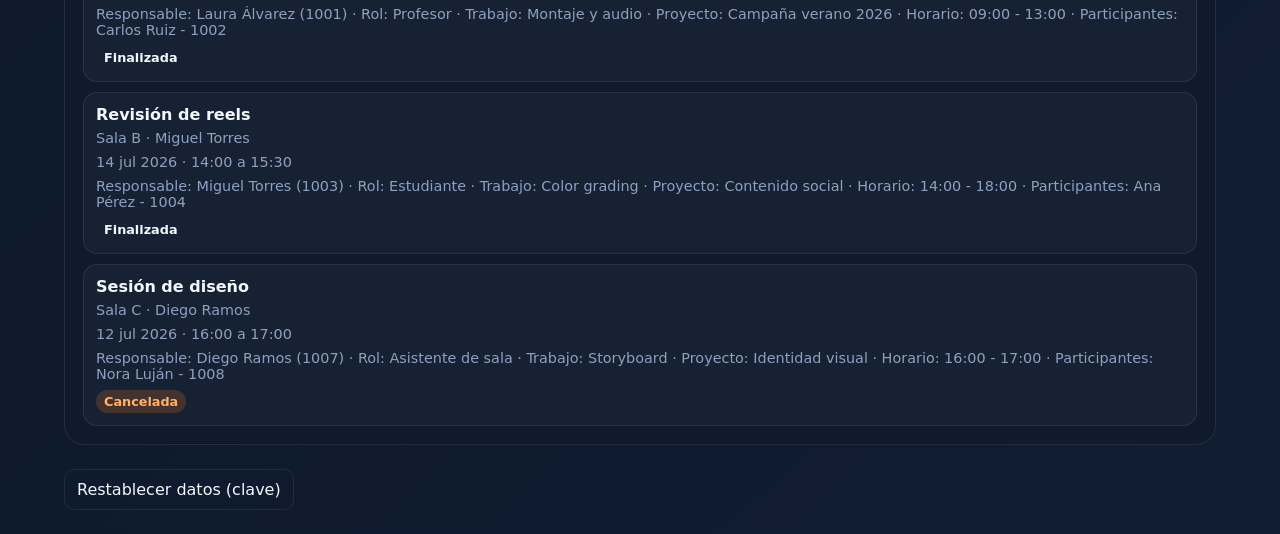
==== commit ac30df0b: "Separate legend by state and role" ====
--- a/local-llm/dashboard-sharepoint.html
+++ b/local-llm/dashboard-sharepoint.html
@@ -91,7 +91,9 @@
 .priority-item[data-tone="low"] .priority-chip { background: rgba(34,197,94,0.25); }
 .priority-meta { display: block; margin-top: 1px; margin-bottom: 0; font-size: 0.82rem; }
 .priority-note { margin: 6px 0 0; color: var(--accent); font-size: 0.86rem; }
-.legend { display: flex; flex-wrap: wrap; gap: 12px; margin-bottom: 12px; }
+.legend { display: flex; flex-wrap: wrap; gap: 18px; margin-bottom: 12px; }
+.legend-group { display: flex; flex-wrap: wrap; align-items: center; gap: 10px 12px; padding: 10px 12px; border: 1px solid var(--border); border-radius: 14px; background: rgba(255,255,255,0.02); }
+.legend-title { color: var(--text); font-size: 0.82rem; font-weight: 700; letter-spacing: 0.04em; text-transform: uppercase; }
 .legend-item { display: inline-flex; align-items: center; gap: 6px; color: var(--muted); font-size: 0.9rem; }
 .dot { width: 10px; height: 10px; border-radius: 999px; display: inline-block; }
 .dot.occupied { background: #ef4444; }
@@ -304,10 +306,16 @@
           <p>Vista semanal de 8:00 AM a 9:00 PM</p>
         </div>
         <div class="legend" aria-label="Semáforo de ocupación">
-          <span class="legend-item"><i class="dot occupied"></i>Rojo: ocupada</span>
-          <span class="legend-item"><i class="dot professor"></i>Amarillo: profesor</span>
-          <span class="legend-item"><i class="dot free"></i>Verde: desocupada</span>
-          <span class="legend-item"><i class="dot support"></i>Azul: asistente/pasante</span>
+          <div class="legend-group">
+            <span class="legend-title">Estado</span>
+            <span class="legend-item"><i class="dot occupied"></i>Rojo: ocupada</span>
+            <span class="legend-item"><i class="dot free"></i>Verde: desocupada</span>
+          </div>
+          <div class="legend-group">
+            <span class="legend-title">Rol</span>
+            <span class="legend-item"><i class="dot professor"></i>Amarillo: profesor</span>
+            <span class="legend-item"><i class="dot support"></i>Azul: asistente/pasante</span>
+          </div>
         </div>
         <div id="calendar" class="calendar"></div>
       </section>
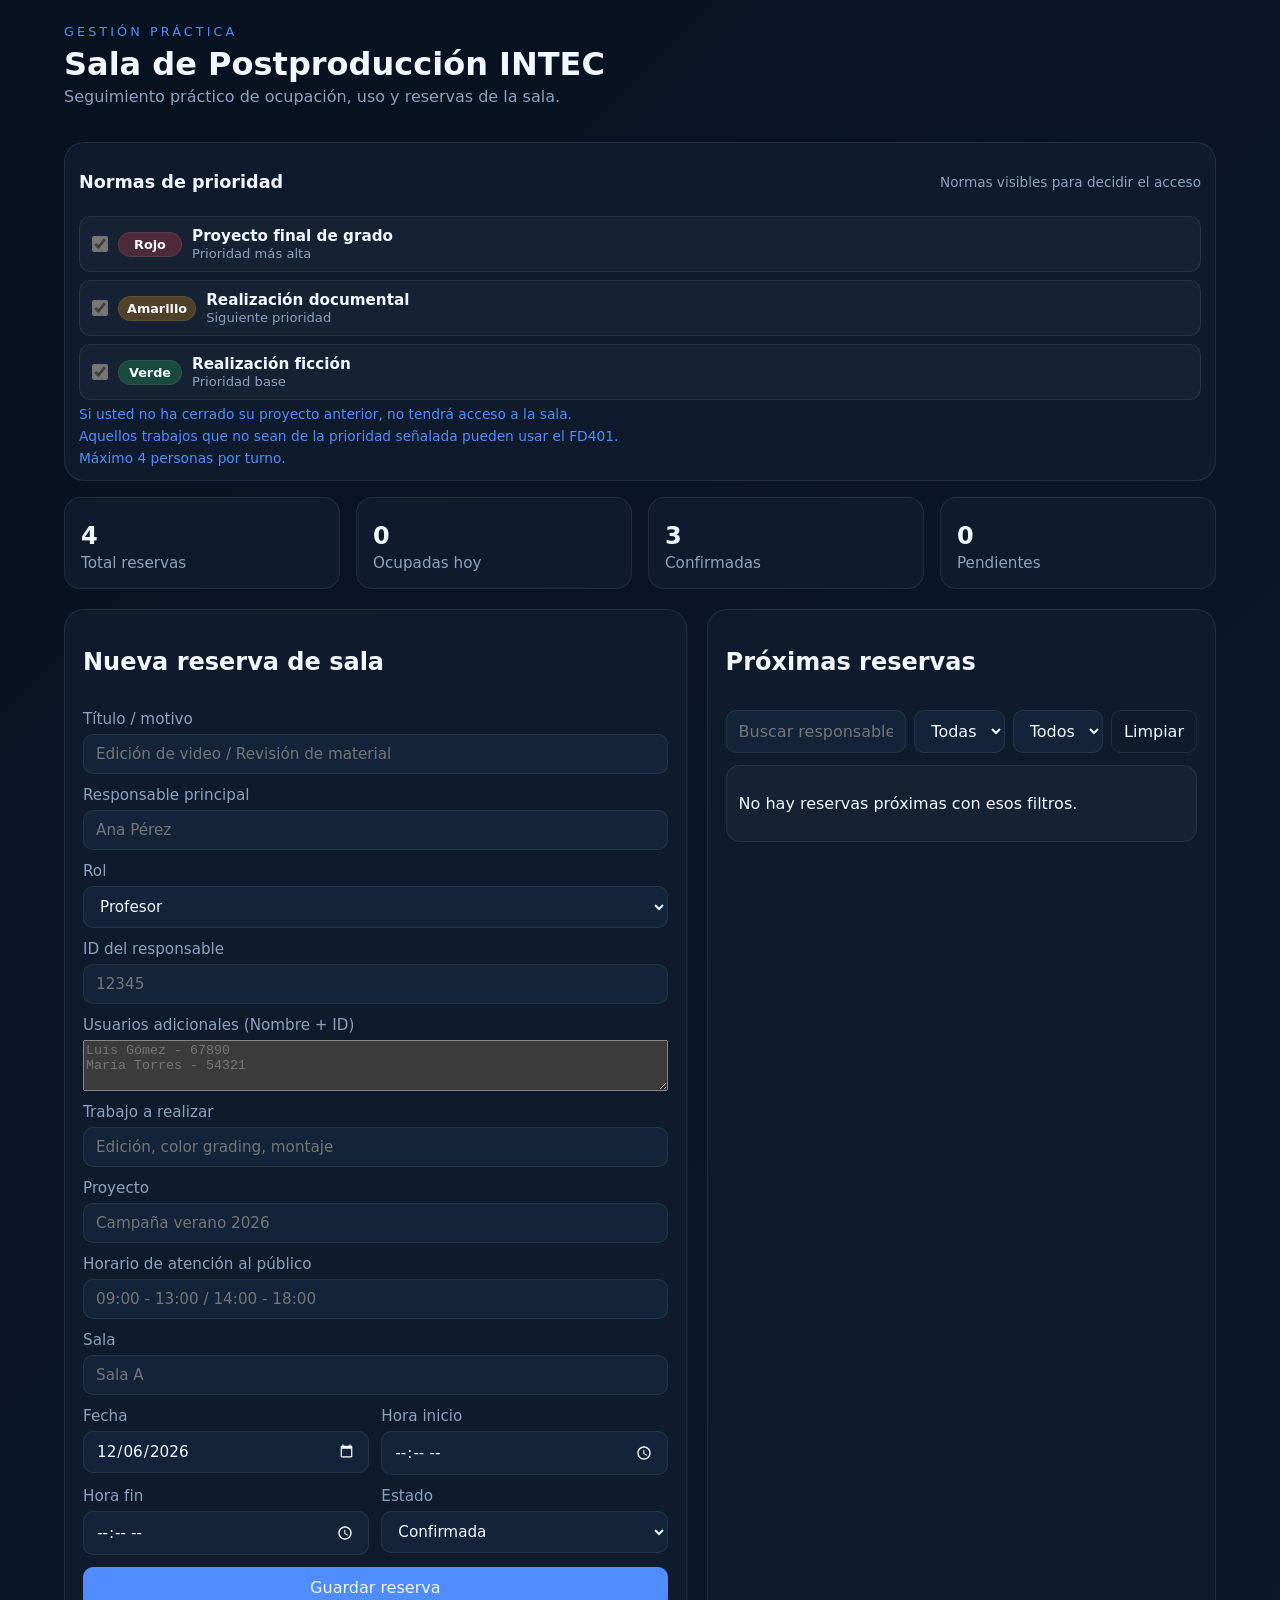
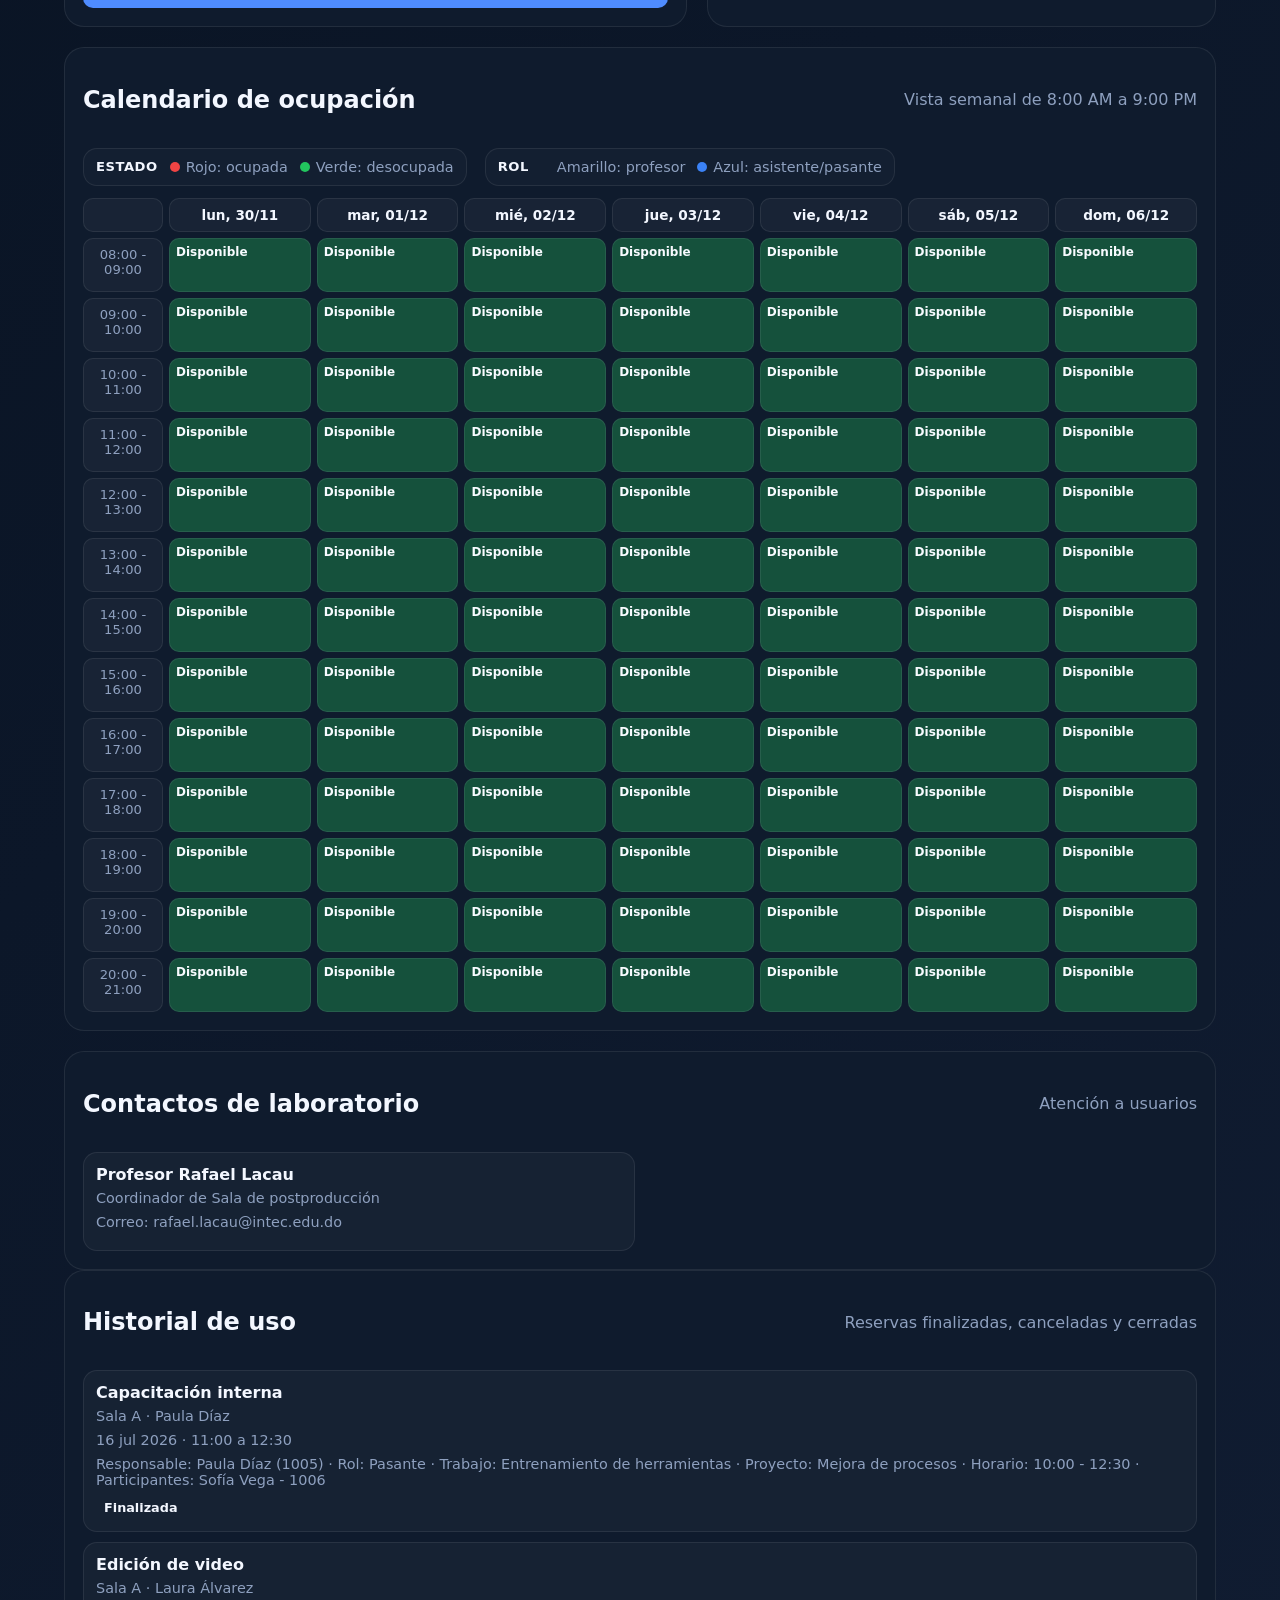
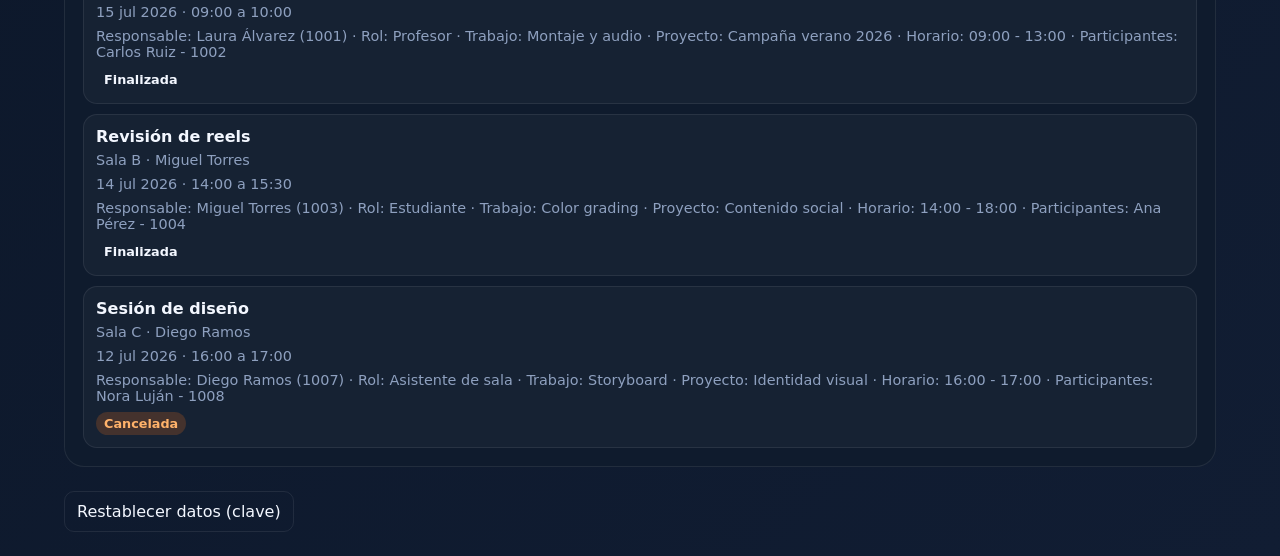
==== commit a4892070: "Add FD401 note under priorities" ====
--- a/local-llm/dashboard-sharepoint.html
+++ b/local-llm/dashboard-sharepoint.html
@@ -198,6 +198,7 @@
           </label>
         </div>
         <p class="priority-note">Si usted no ha cerrado su proyecto anterior, no tendrá acceso a la sala.</p>
+        <p class="priority-note">Aquellos trabajos que no sean de la prioridad señalada pueden usar el FD401.</p>
         <p class="priority-note">Máximo 4 personas por turno.</p>
       </section>
 
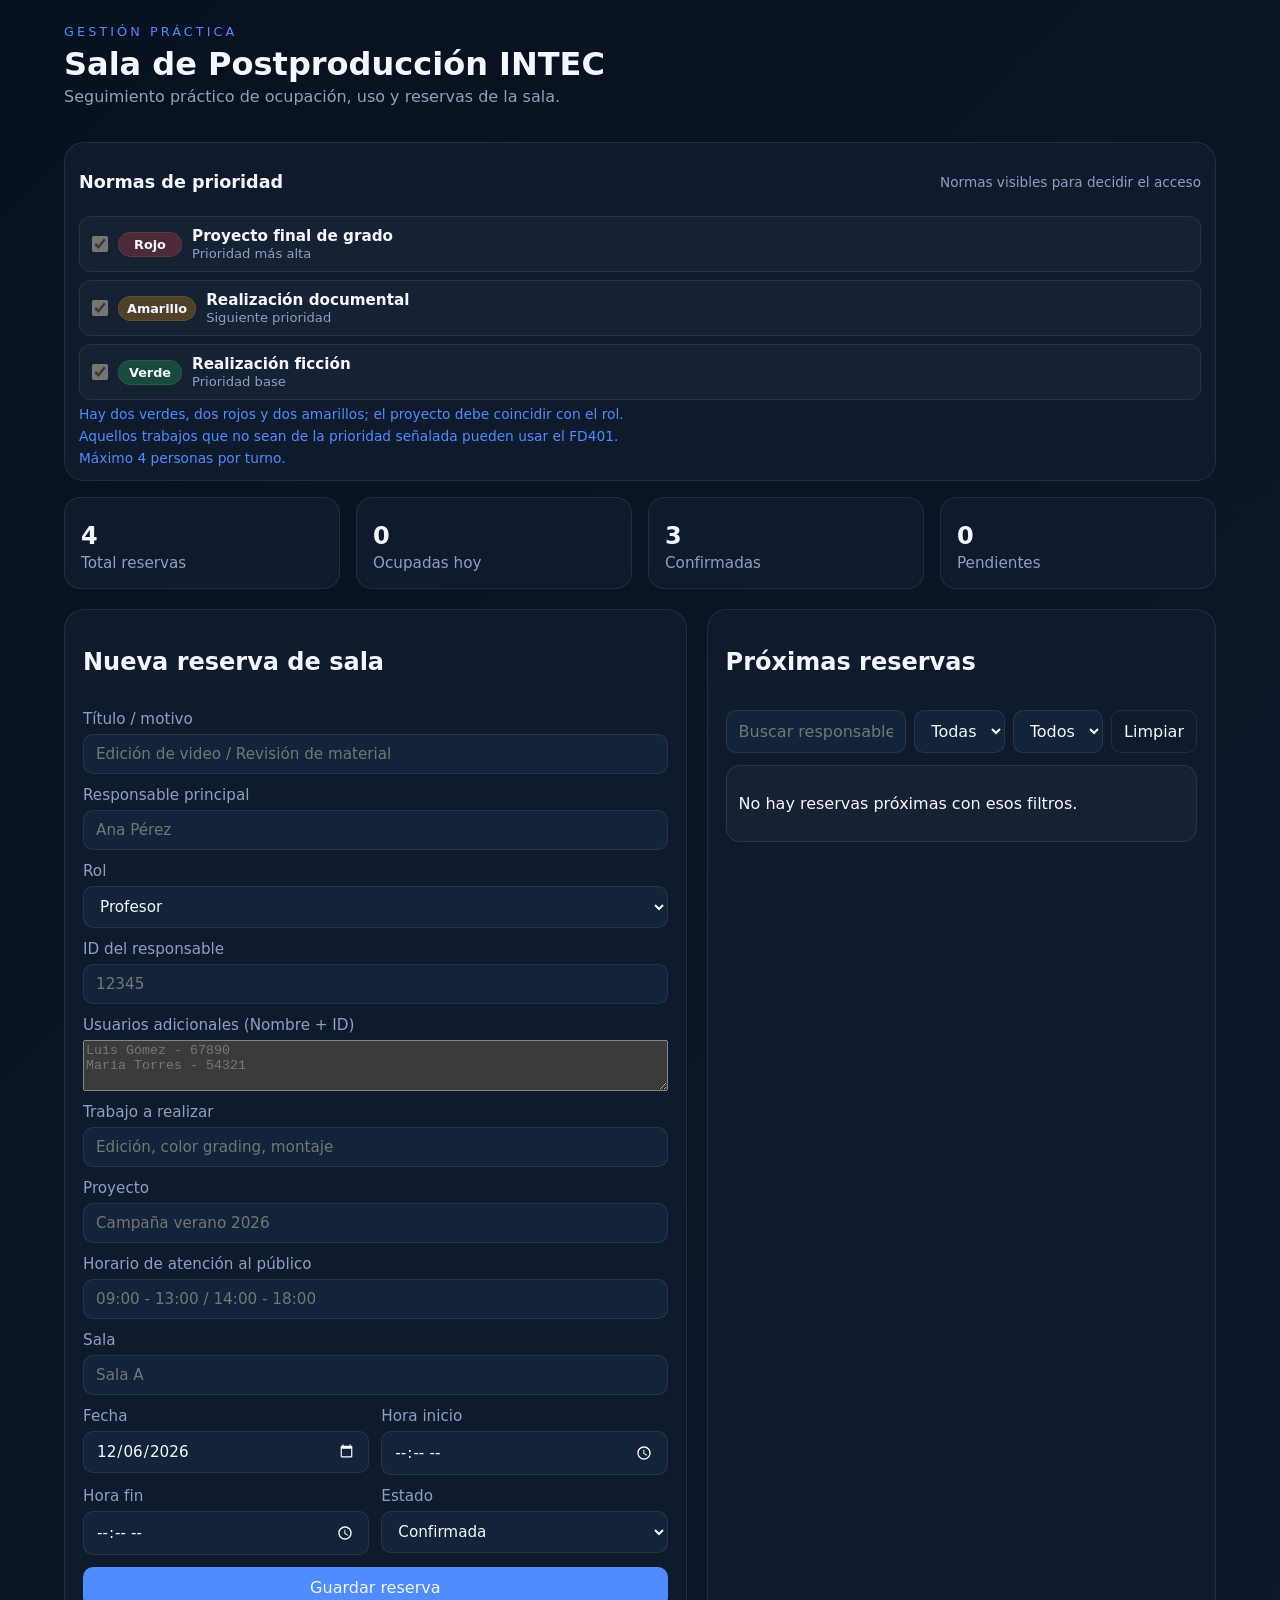
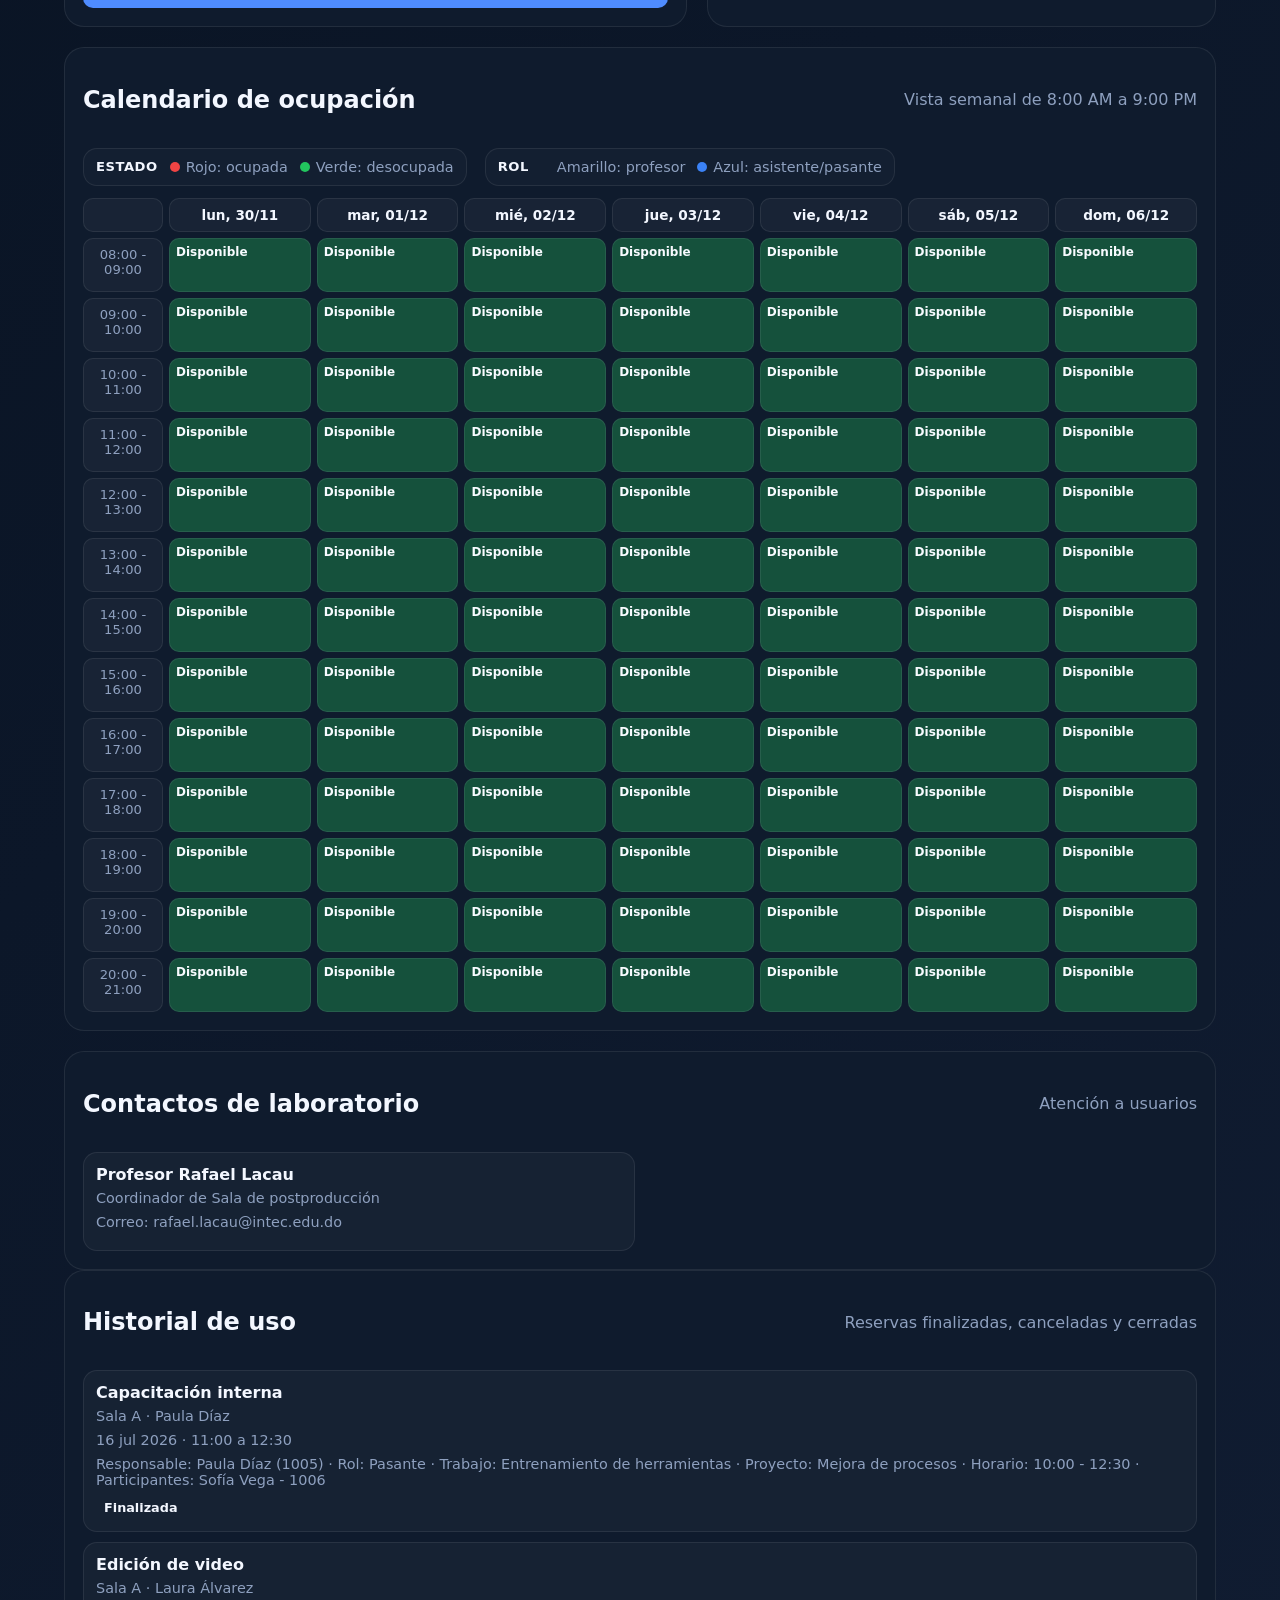
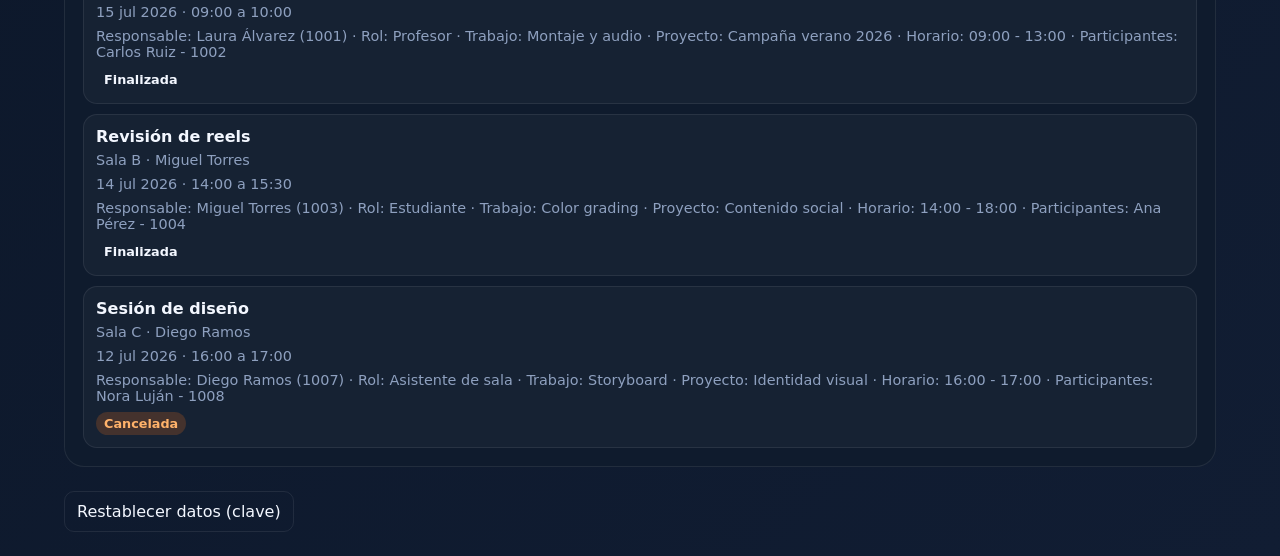
==== commit f0b8a7b7: "Clarify priority note" ====
--- a/local-llm/dashboard-sharepoint.html
+++ b/local-llm/dashboard-sharepoint.html
@@ -197,7 +197,7 @@
             </span>
           </label>
         </div>
-        <p class="priority-note">Si usted no ha cerrado su proyecto anterior, no tendrá acceso a la sala.</p>
+        <p class="priority-note">Hay dos verdes, dos rojos y dos amarillos; el proyecto debe coincidir con el rol.</p>
         <p class="priority-note">Aquellos trabajos que no sean de la prioridad señalada pueden usar el FD401.</p>
         <p class="priority-note">Máximo 4 personas por turno.</p>
       </section>
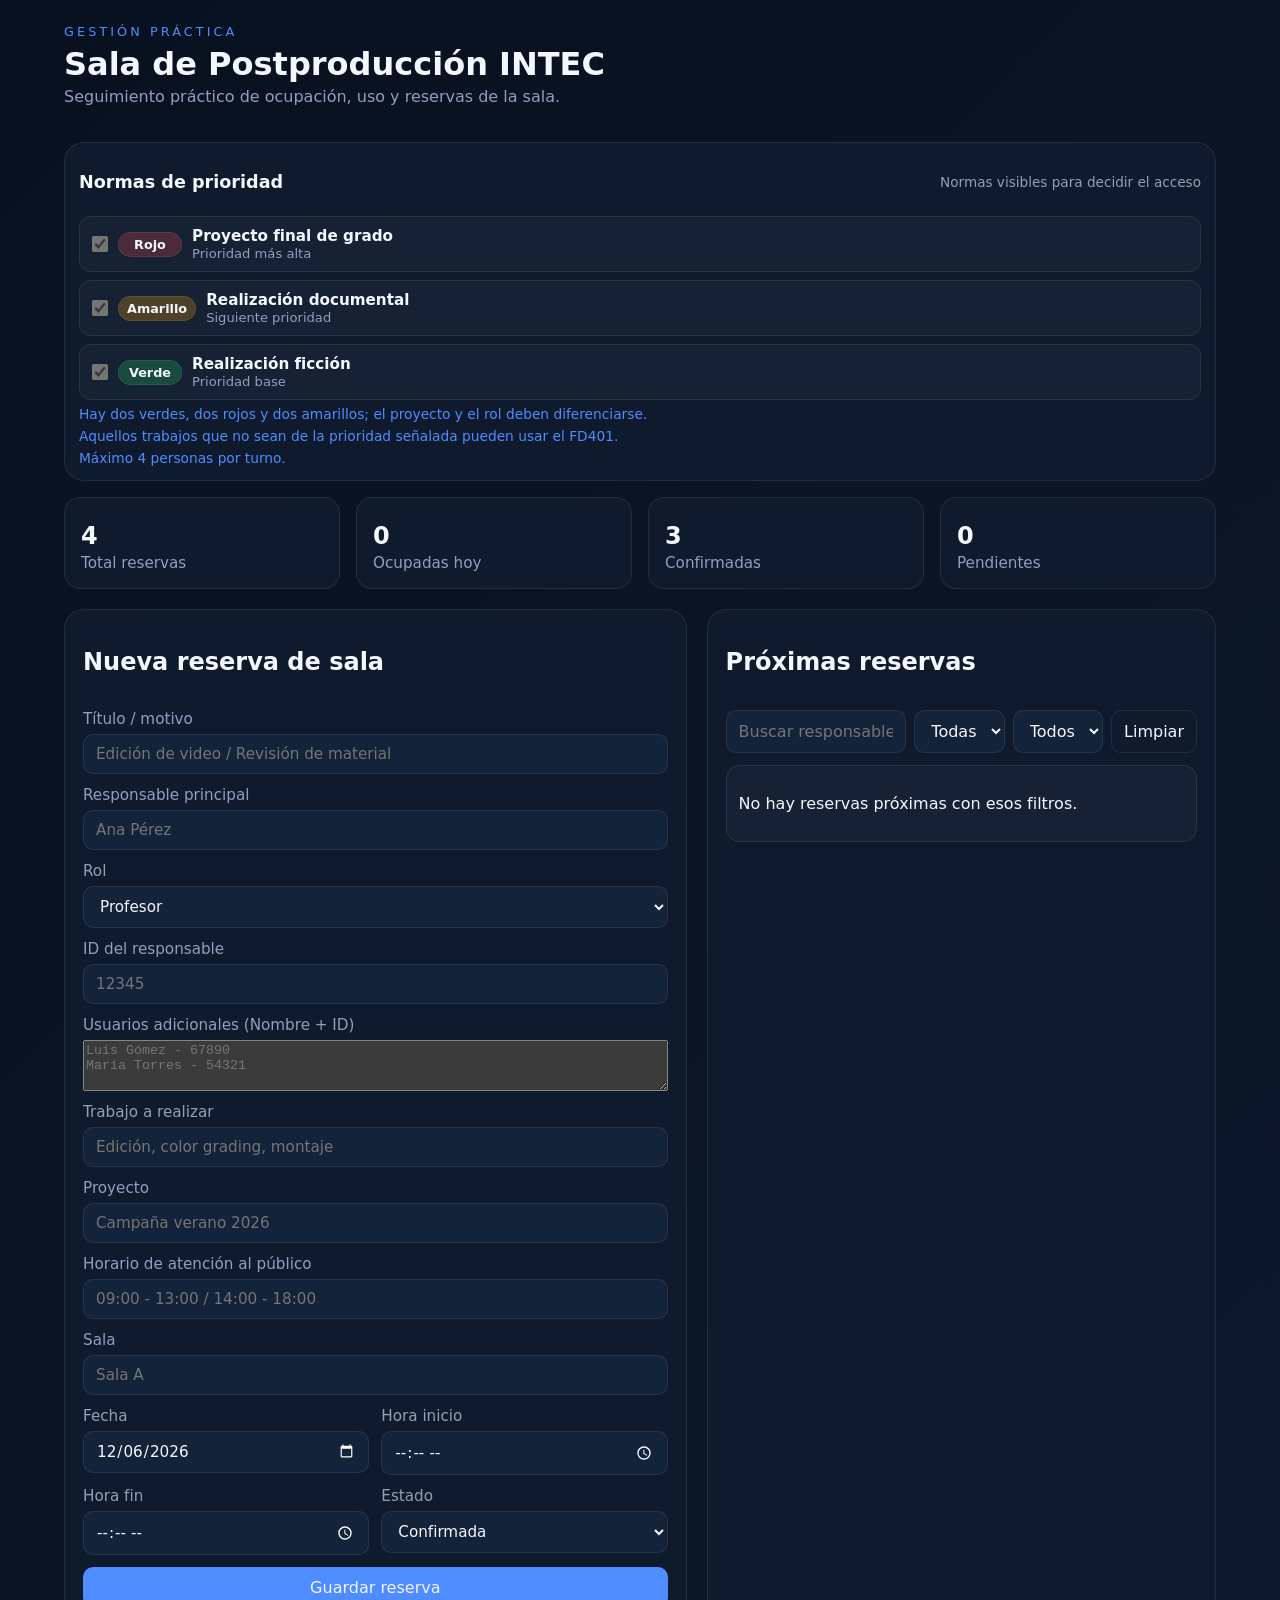
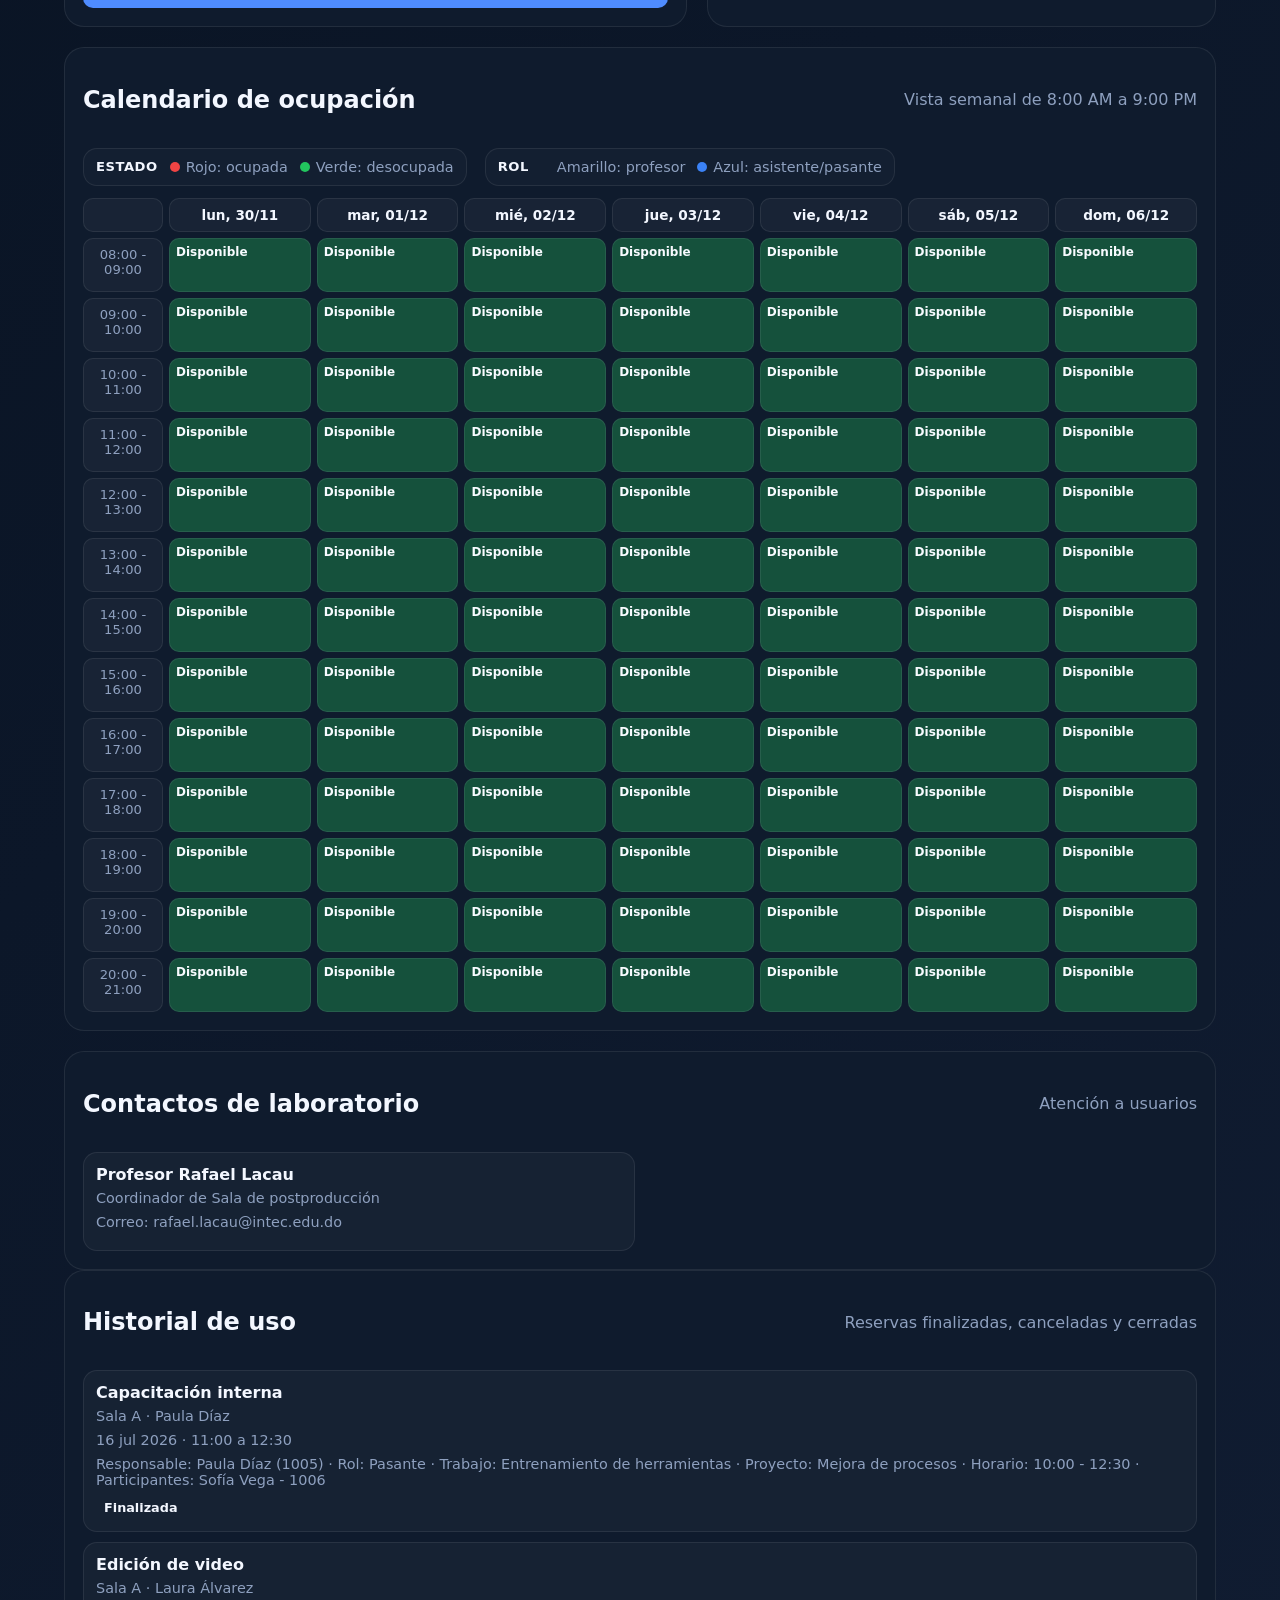
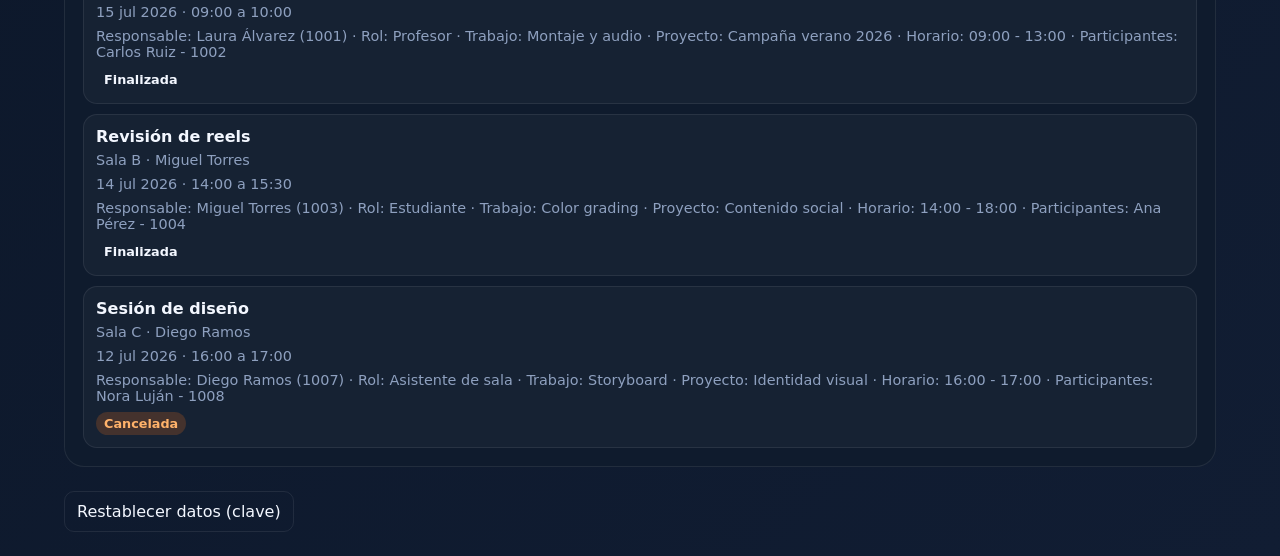
==== commit 59c8cd62: "Clarify differentiated roles and projects" ====
--- a/local-llm/dashboard-sharepoint.html
+++ b/local-llm/dashboard-sharepoint.html
@@ -197,7 +197,7 @@
             </span>
           </label>
         </div>
-        <p class="priority-note">Hay dos verdes, dos rojos y dos amarillos; el proyecto debe coincidir con el rol.</p>
+        <p class="priority-note">Hay dos verdes, dos rojos y dos amarillos; el proyecto y el rol deben diferenciarse.</p>
         <p class="priority-note">Aquellos trabajos que no sean de la prioridad señalada pueden usar el FD401.</p>
         <p class="priority-note">Máximo 4 personas por turno.</p>
       </section>
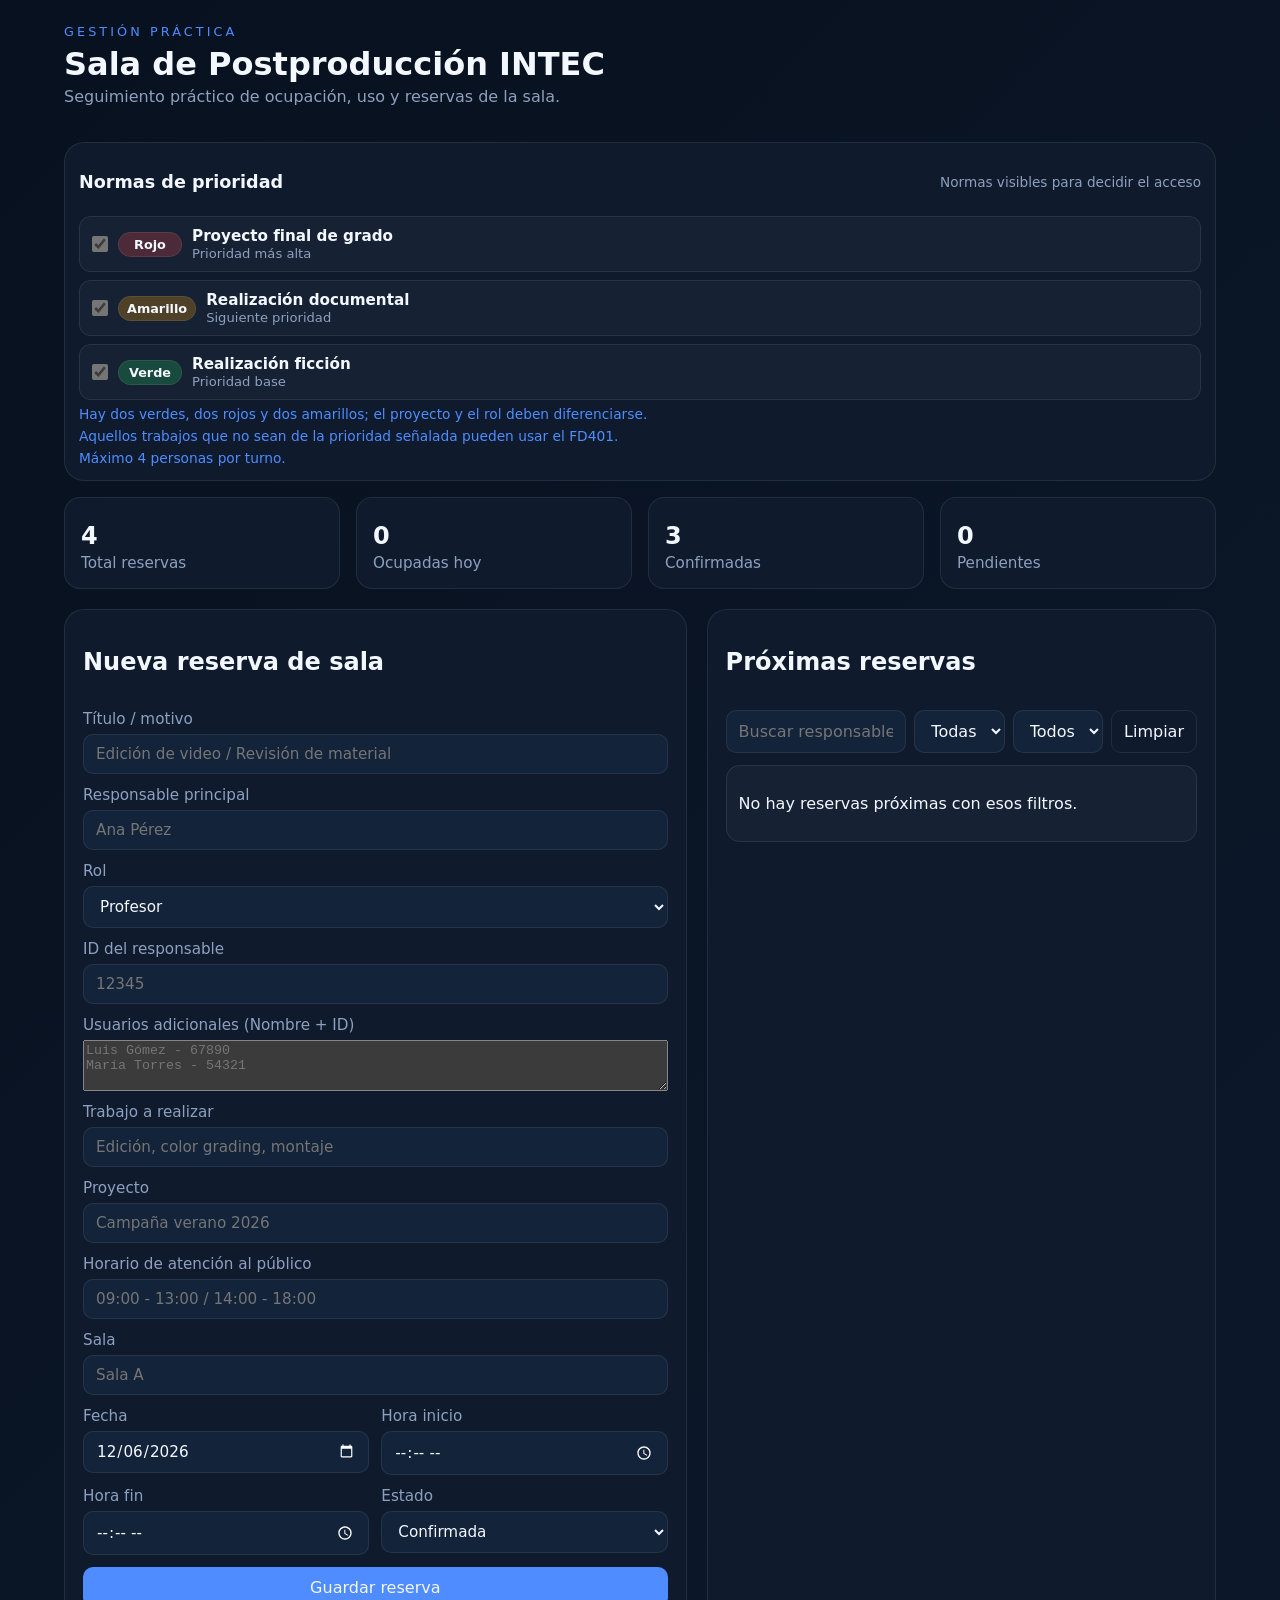
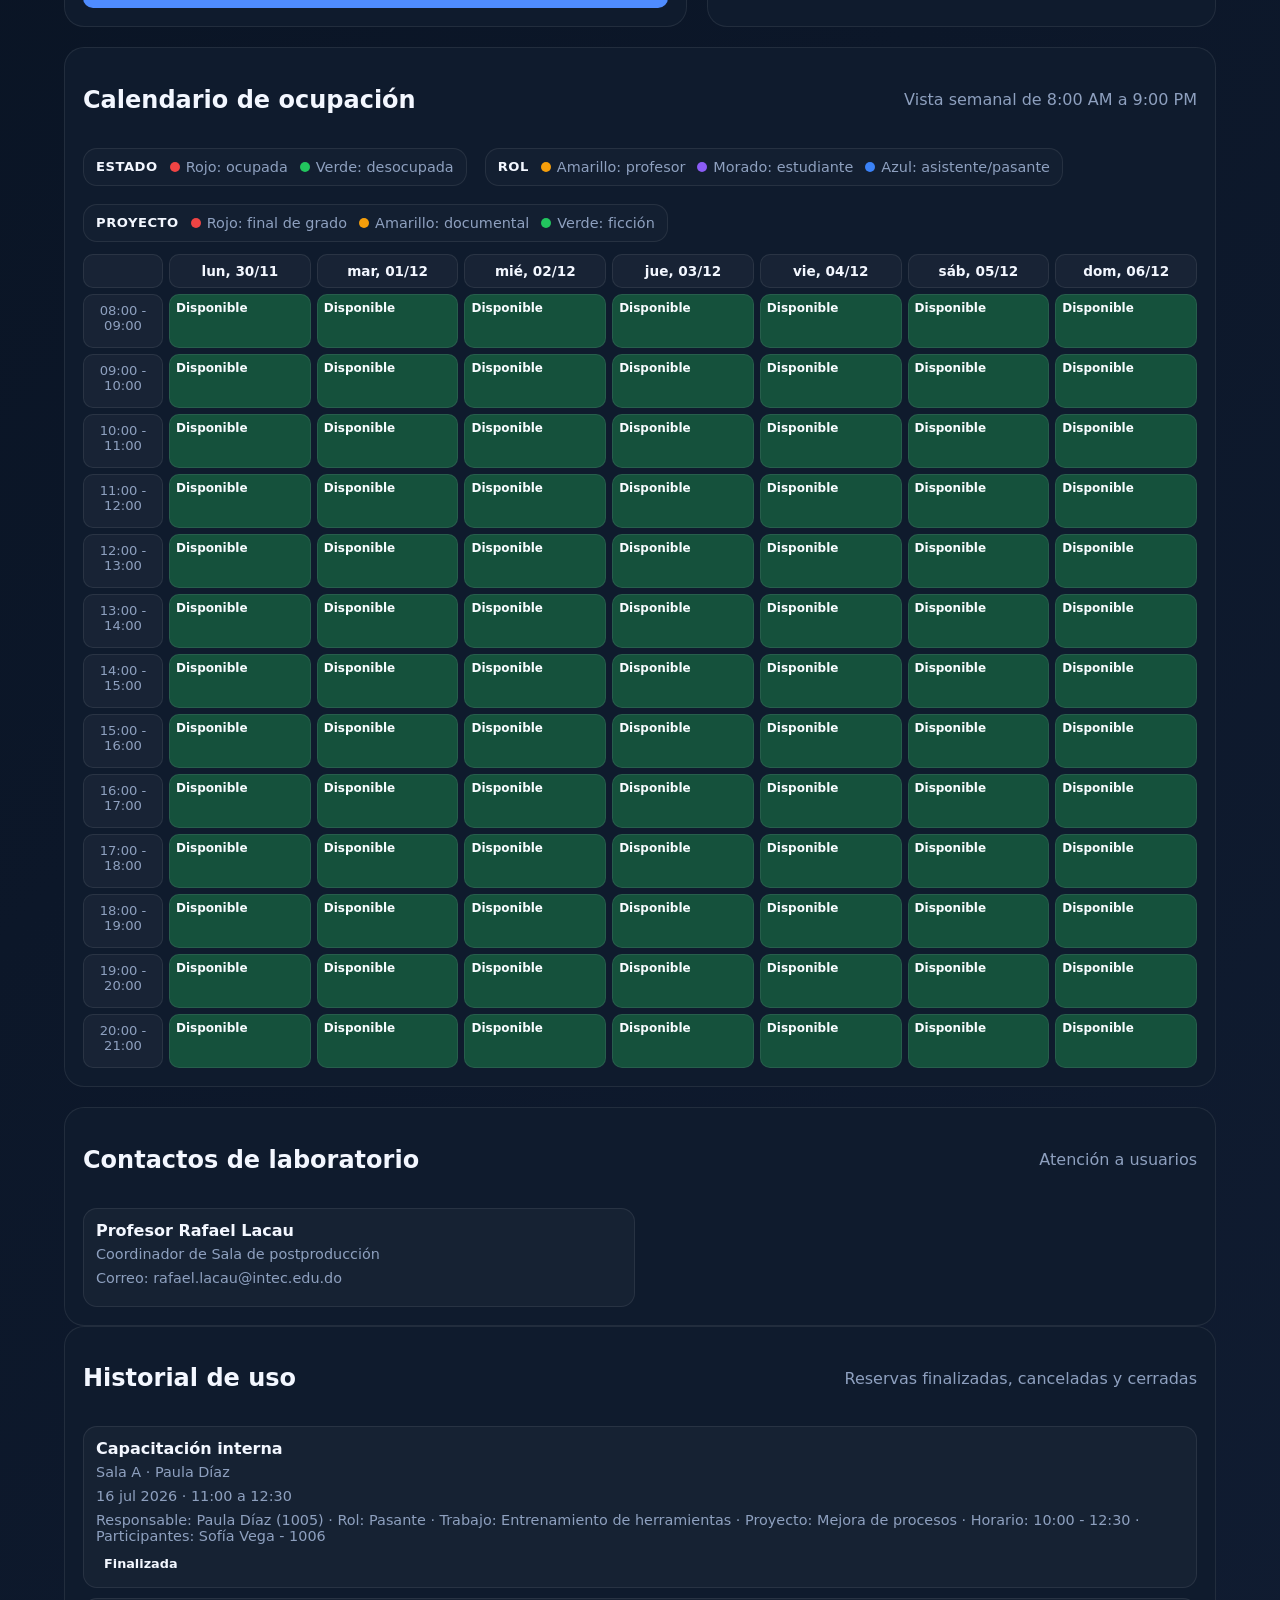
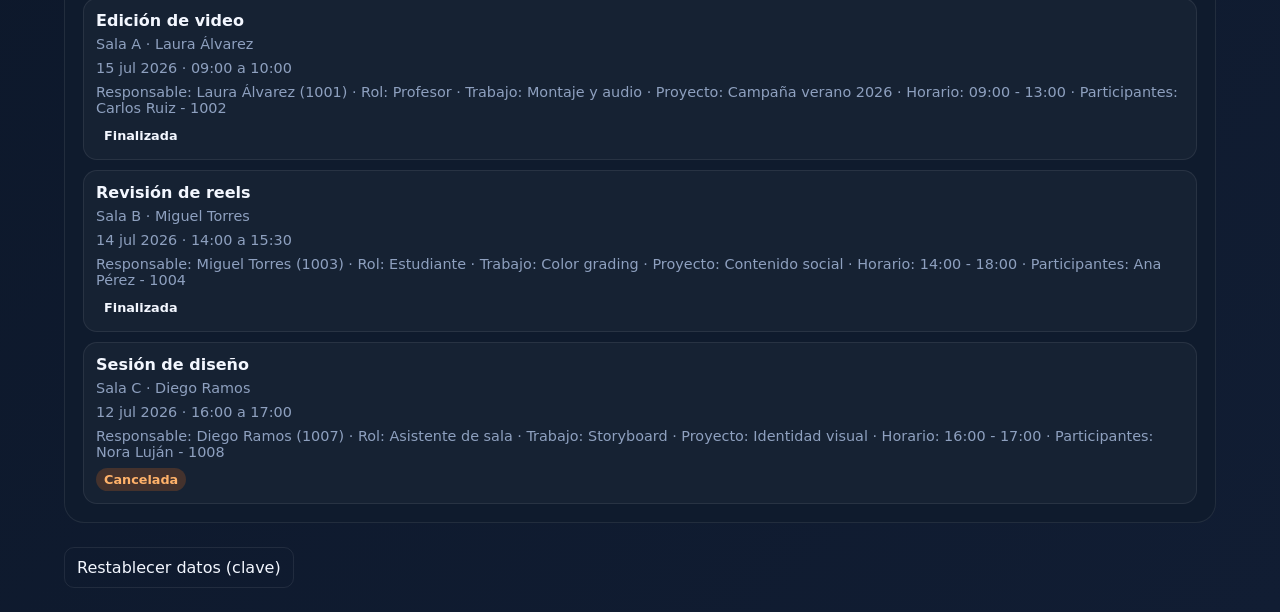
==== commit fded4fc1: "Show role and project colors together" ====
--- a/local-llm/dashboard-sharepoint.html
+++ b/local-llm/dashboard-sharepoint.html
@@ -55,6 +55,19 @@
 .item { background: rgba(255,255,255,0.03); border: 1px solid var(--border); border-radius: 14px; padding: 12px; }
 .item h3 { margin: 0 0 6px; font-size: 1rem; }
 .meta { color: var(--muted); font-size: 0.9rem; margin-bottom: 8px; }
+.item-badges { display: flex; flex-wrap: wrap; gap: 8px; margin: 4px 0 8px; }
+.tone-badge {
+  display: inline-flex;
+  align-items: center;
+  gap: 6px;
+  padding: 4px 9px;
+  border-radius: 999px;
+  border: 1px solid var(--border);
+  background: var(--tone-bg);
+  color: var(--text);
+  font-size: 0.8rem;
+  font-weight: 700;
+}
 .badge { display: inline-block; padding: 4px 8px; border-radius: 999px; font-size: 0.8rem; font-weight: 600; }
 .badge.confirmada { background: rgba(34,197,94,0.2); color: #7ef0a6; }
 .badge.pendiente { background: rgba(79,140,255,0.2); color: #8ec5ff; }
@@ -97,8 +110,13 @@
 .legend-item { display: inline-flex; align-items: center; gap: 6px; color: var(--muted); font-size: 0.9rem; }
 .dot { width: 10px; height: 10px; border-radius: 999px; display: inline-block; }
 .dot.occupied { background: #ef4444; }
+.dot.professor { background: #f59e0b; }
+.dot.student { background: #8b5cf6; }
 .dot.free { background: #22c55e; }
 .dot.support { background: #3b82f6; }
+.dot.degree { background: #ef4444; }
+.dot.documentary { background: #f59e0b; }
+.dot.fiction { background: #22c55e; }
 
 .calendar {
   display: grid;
@@ -141,6 +159,13 @@
 .slot.free { background: rgba(34,197,94,0.32); }
 .slot.occupied { background: rgba(239,68,68,0.5); }
 .slot.support { background: rgba(59,130,246,0.45); }
+.slot.dual {
+  background: linear-gradient(135deg, var(--role-tone) 0 50%, var(--project-tone) 50% 100%);
+}
+.slot.dual .slot-label,
+.slot.dual .slot-note {
+  text-shadow: 0 1px 2px rgba(0,0,0,0.35);
+}
 
 .slot-label { display: block; font-weight: 600; }
 .slot-note { display: block; opacity: 0.95; margin-top: 2px; }
@@ -315,7 +340,14 @@
           <div class="legend-group">
             <span class="legend-title">Rol</span>
             <span class="legend-item"><i class="dot professor"></i>Amarillo: profesor</span>
+            <span class="legend-item"><i class="dot student"></i>Morado: estudiante</span>
             <span class="legend-item"><i class="dot support"></i>Azul: asistente/pasante</span>
+          </div>
+          <div class="legend-group">
+            <span class="legend-title">Proyecto</span>
+            <span class="legend-item"><i class="dot degree"></i>Rojo: final de grado</span>
+            <span class="legend-item"><i class="dot documentary"></i>Amarillo: documental</span>
+            <span class="legend-item"><i class="dot fiction"></i>Verde: ficción</span>
           </div>
         </div>
         <div id="calendar" class="calendar"></div>
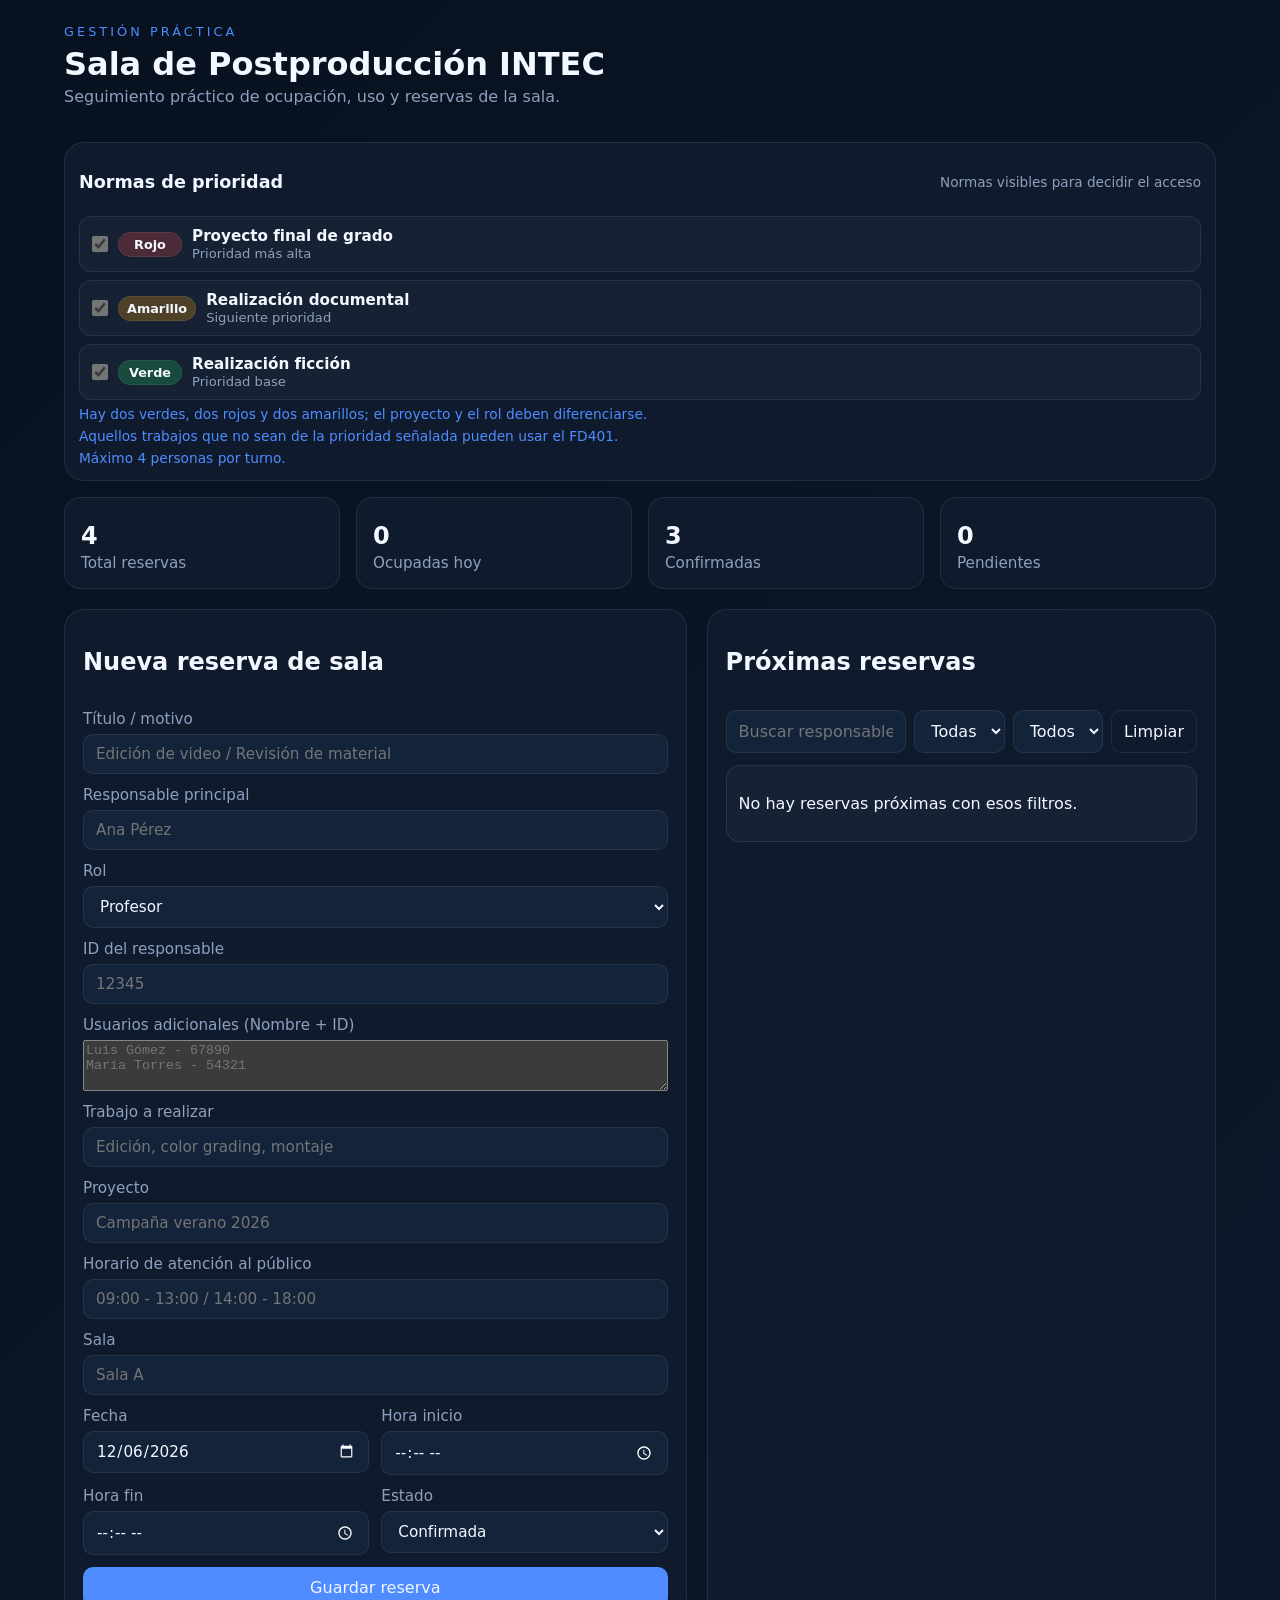
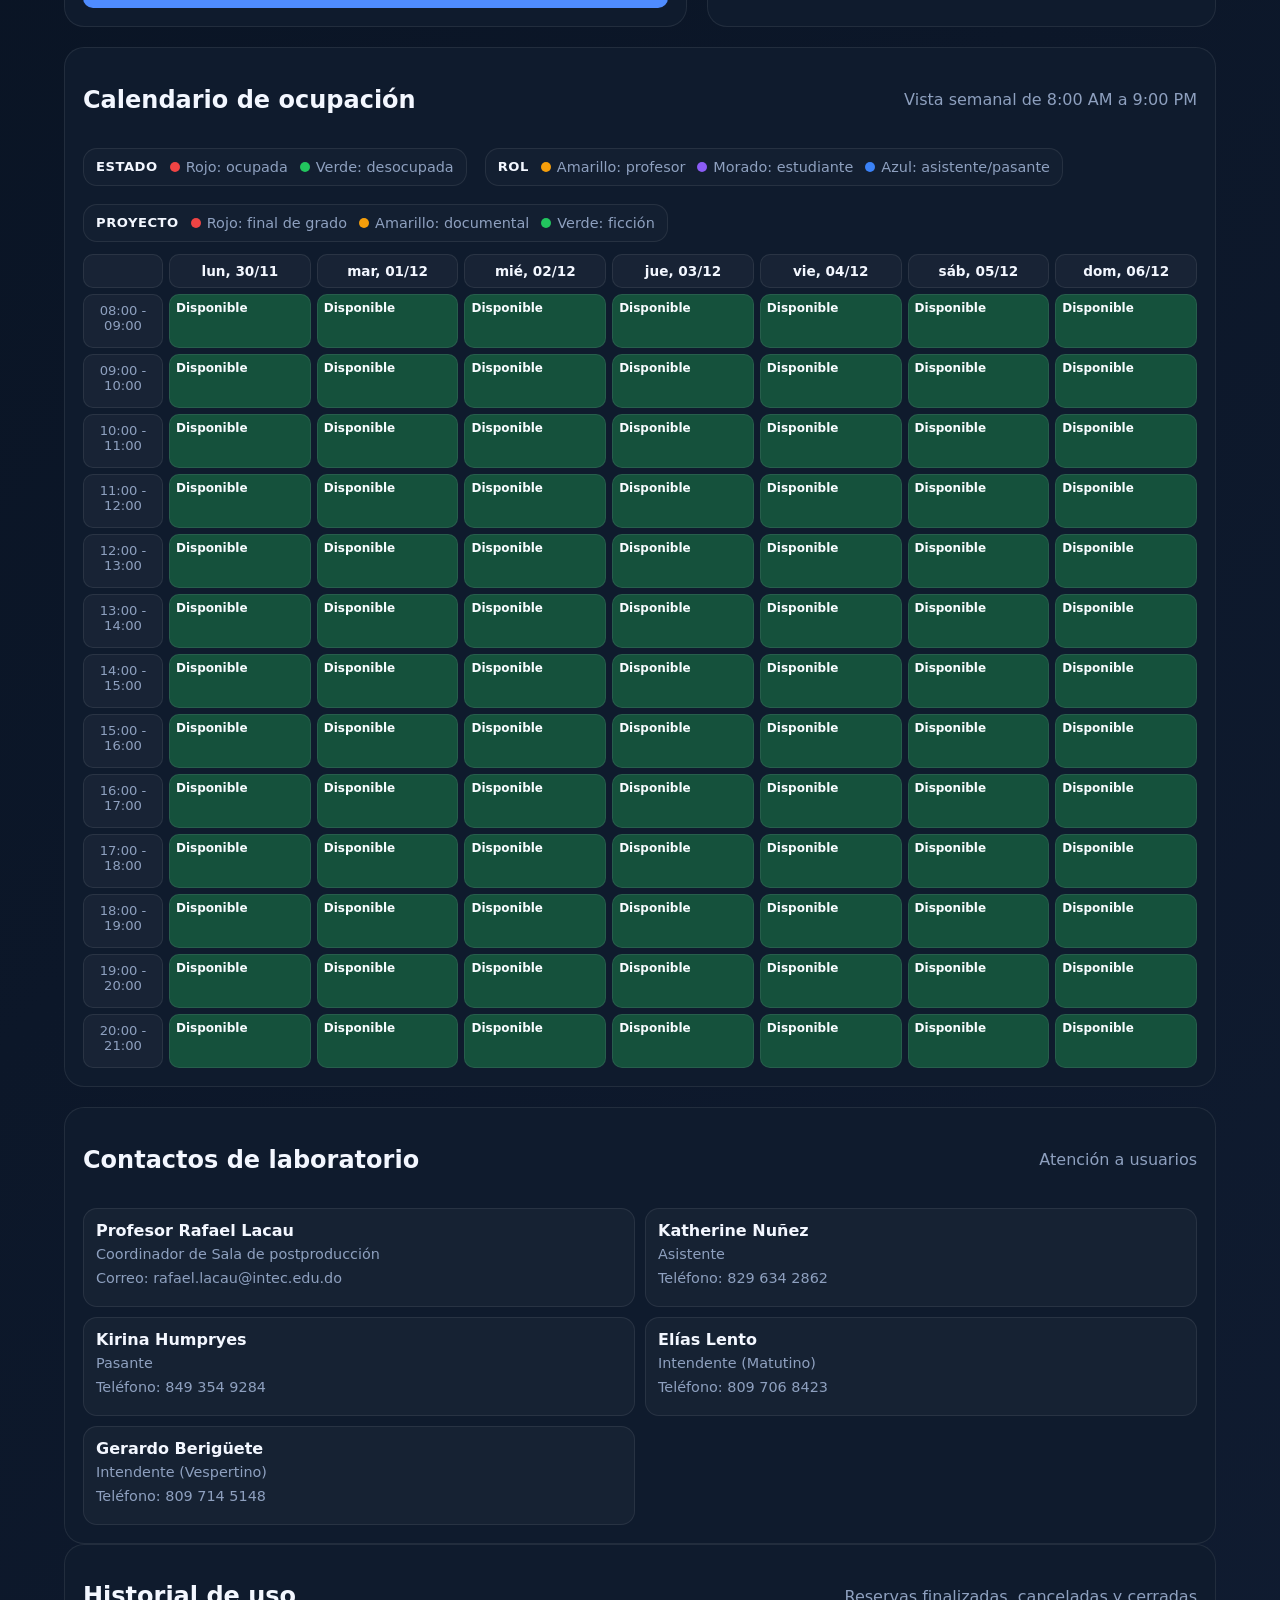
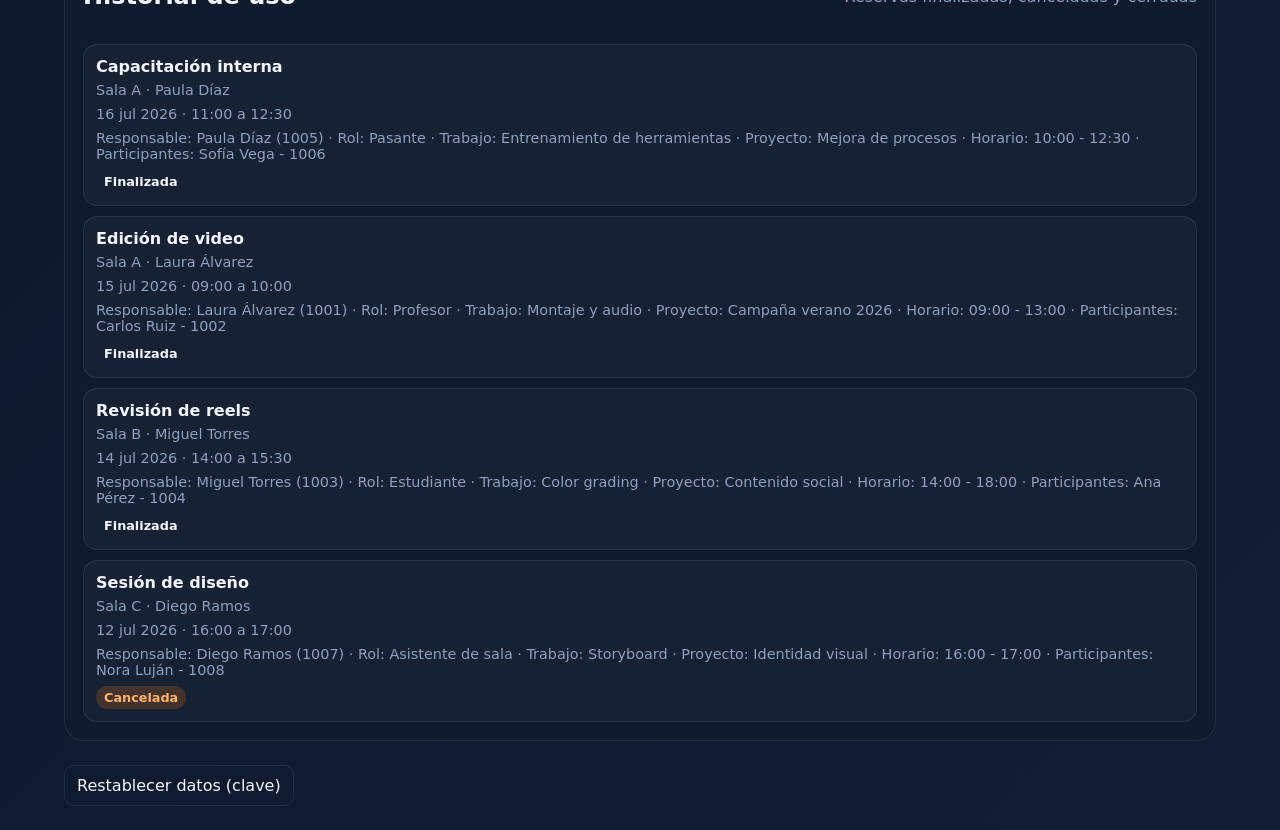
==== commit 54ec6531: "Restore lab contacts" ====
--- a/local-llm/dashboard-sharepoint.html
+++ b/local-llm/dashboard-sharepoint.html
@@ -363,6 +363,26 @@
             <div class="meta">Coordinador de Sala de postproducción</div>
             <div class="meta">Correo: rafael.lacau@intec.edu.do</div>
           </article>
+          <article class="item">
+            <h3>Katherine Nuñez</h3>
+            <div class="meta">Asistente</div>
+            <div class="meta">Teléfono: 829 634 2862</div>
+          </article>
+          <article class="item">
+            <h3>Kirina Humpryes</h3>
+            <div class="meta">Pasante</div>
+            <div class="meta">Teléfono: 849 354 9284</div>
+          </article>
+          <article class="item">
+            <h3>Elías Lento</h3>
+            <div class="meta">Intendente (Matutino)</div>
+            <div class="meta">Teléfono: 809 706 8423</div>
+          </article>
+          <article class="item">
+            <h3>Gerardo Berigüete</h3>
+            <div class="meta">Intendente (Vespertino)</div>
+            <div class="meta">Teléfono: 809 714 5148</div>
+          </article>
         </div>
       </section>
 
